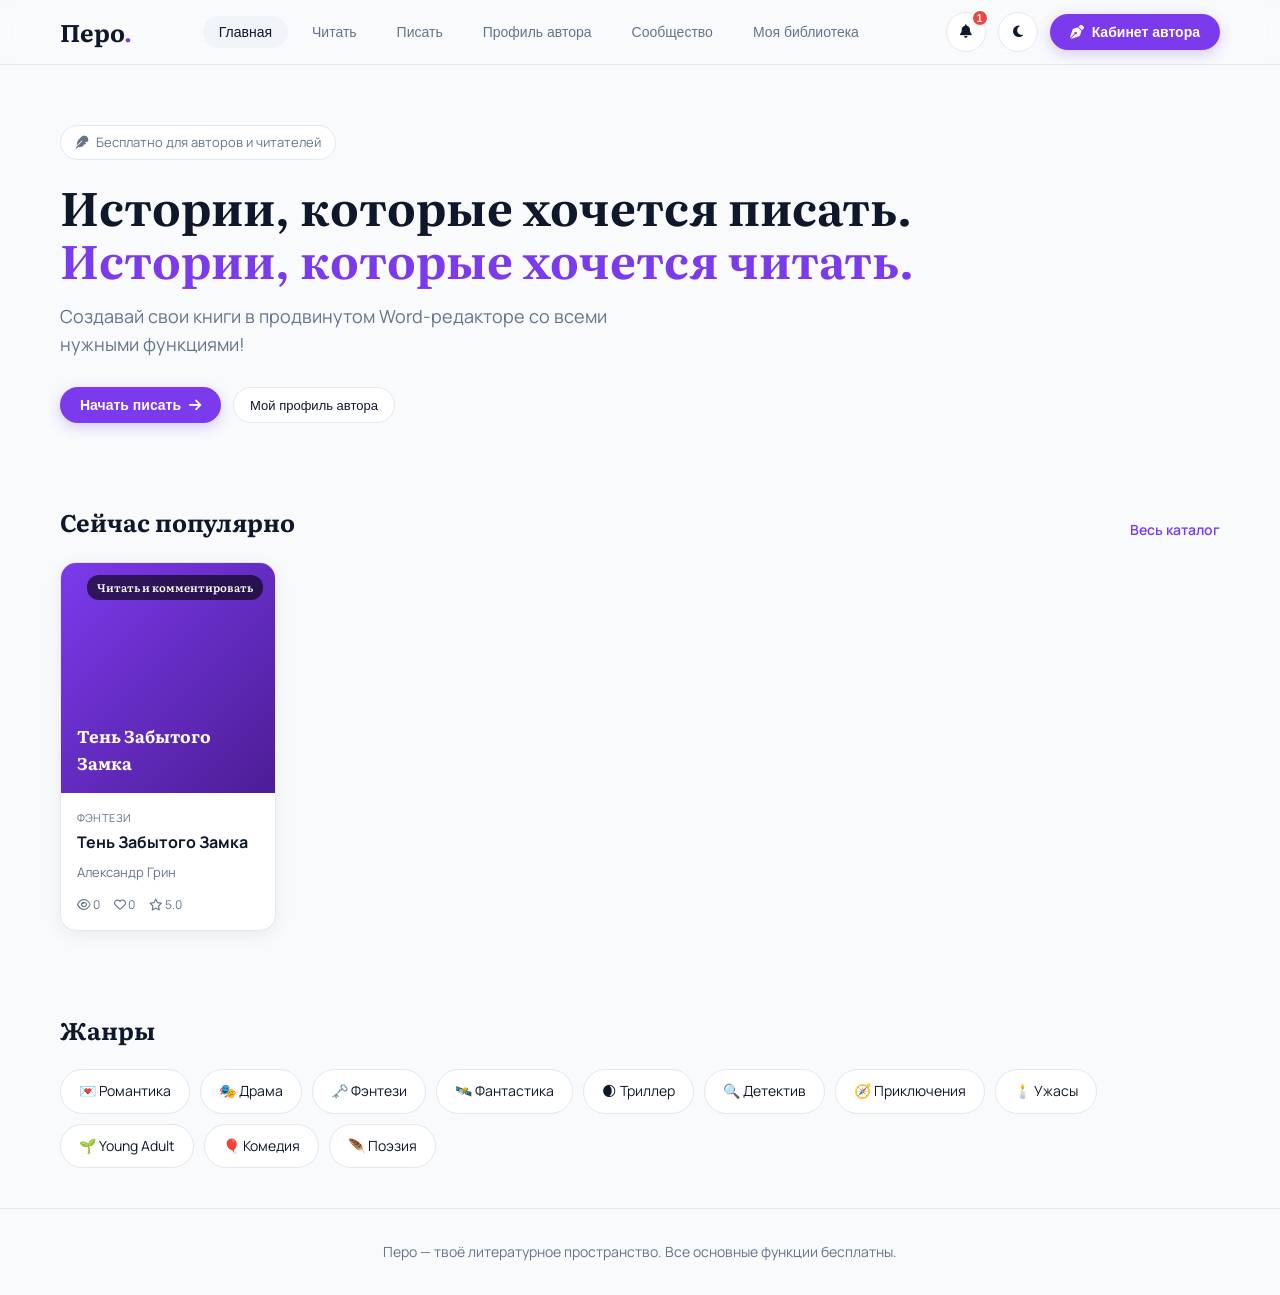
==== public/index.html @ ec1b09a1 "Add mobile and desktop responsive media queries for smartphones and tablets" ====
<!DOCTYPE html>
<html lang="ru" class="light">
<head>
    <meta charset="UTF-8">
    <meta name="viewport" content="width=device-width, initial-scale=1.0">
    <title>Перо — Литературная платформа и редактор книг</title>
    <meta name="description" content="Платформа для писателей и читателей: редактор книг в стиле MS Word, идеальная адаптивность под мобильные телефоны и ПК.">
    
    <!-- FAST SYNCHRONOUS THEME RESTORE TO PREVENT FLICKER -->
    <script>
        (function() {
            try {
                var savedState = localStorage.getItem('pero_authorState_v4');
                if (!savedState) savedState = localStorage.getItem('pero_authorState_v3');
                if (savedState) {
                    var parsed = JSON.parse(savedState);
                    if (parsed && parsed.theme === 'dark') {
                        document.documentElement.className = 'dark';
                    } else {
                        document.documentElement.className = 'light';
                    }
                }
            } catch(e) {}
        })();
    </script>

    <!-- Google Fonts Expansion (All 12 Fonts) -->
    <link rel="preconnect" href="https://fonts.googleapis.com">
    <link rel="preconnect" href="https://fonts.gstatic.com" crossorigin>
    <link href="https://fonts.googleapis.com/css2?family=Caveat:wght@500;700&family=Cormorant+Garamond:ital,wght@0,500;0,700;1,500&family=Literata:ital,opsz,wght@0,7..72,400..700;1,7..72,400..700&family=Manrope:wght@400;500;600;700&family=Merriweather:ital,wght@0,400;0,700;1,400&family=Montserrat:wght@400;600;700&family=Playfair+Display:ital,wght@0,600;0,700;1,600&family=Roboto:ital,wght@0,400;0,500;0,700;1,400&display=swap" rel="stylesheet">
    <!-- FontAwesome for icons -->
    <link rel="stylesheet" href="https://cdnjs.cloudflare.com/ajax/libs/font-awesome/6.4.0/css/all.min.css">
    <style>
        :root {
            --bg-color: #f8fafc;
            --text-color: #0f172a;
            --card-bg: #ffffff;
            --card-border: #e2e8f0;
            --muted-text: #64748b;
            --primary-accent: #7c3aed;
            --primary-accent-hover: #6d28d9;
            --secondary-bg: #f1f5f9;
            --secondary-text: #0f172a;
            --shadow-soft: 0 4px 20px rgba(0, 0, 0, 0.06);
            --shadow-lift: 0 12px 30px rgba(124, 58, 237, 0.15);
            --heading-color: #0f172a;
            --font-serif: 'Literata', Georgia, serif;
            --font-sans: 'Manrope', system-ui, sans-serif;
            --paper-bg: #ffffff;
            --toolbar-bg: #f8fafc;
        }

        html.dark {
            --bg-color: #09090b;
            --text-color: #f8fafc;
            --card-bg: #18181b;
            --card-border: #27272a;
            --muted-text: #a1a1aa;
            --primary-accent: #ec4899;
            --primary-accent-hover: #db2777;
            --secondary-bg: #27272a;
            --secondary-text: #f8fafc;
            --shadow-soft: 0 4px 20px rgba(0, 0, 0, 0.5);
            --shadow-lift: 0 12px 30px rgba(236, 72, 153, 0.25);
            --heading-color: #f472b6;
            --paper-bg: #18181b;
            --toolbar-bg: #121215;
        }

        * {
            box-sizing: border-box;
            margin: 0;
            padding: 0;
        }

        body {
            font-family: var(--font-sans);
            background-color: var(--bg-color);
            color: var(--text-color);
            line-height: 1.6;
            min-height: 100vh;
            display: flex;
            flex-direction: column;
            overflow-x: hidden;
        }

        h1, h2, h3, .font-display {
            font-family: var(--font-serif);
            color: var(--heading-color);
        }

        a { color: inherit; text-decoration: none; }

        .container {
            max-width: 1200px;
            margin: 0 auto;
            padding: 0 20px;
            width: 100%;
        }

        /* Navbar */
        header {
            position: sticky;
            top: 0;
            z-index: 50;
            background: rgba(var(--bg-color), 0.9);
            backdrop-filter: blur(12px);
            border-bottom: 1px solid var(--card-border);
        }

        .nav-wrapper {
            display: flex;
            align-items: center;
            justify-content: space-between;
            height: 64px;
        }

        .logo {
            font-family: var(--font-serif);
            font-size: 24px;
            font-weight: 700;
            cursor: pointer;
        }
        .logo span { color: var(--primary-accent); }

        .nav-links { display: flex; gap: 8px; }

        .nav-btn {
            padding: 8px 16px;
            border-radius: 20px;
            font-size: 14px;
            font-weight: 500;
            color: var(--muted-text);
            cursor: pointer;
            border: none;
            background: transparent;
            white-space: nowrap;
        }

        .nav-btn:hover, .nav-btn.active {
            background-color: var(--secondary-bg);
            color: var(--text-color);
        }

        .nav-actions { display: flex; align-items: center; gap: 12px; }

        .icon-btn {
            width: 40px;
            height: 40px;
            border-radius: 50%;
            border: 1px solid var(--card-border);
            background: var(--card-bg);
            color: var(--text-color);
            display: flex;
            align-items: center;
            justify-content: center;
            cursor: pointer;
            position: relative;
            flex-shrink: 0;
        }

        .icon-btn:hover {
            border-color: var(--primary-accent);
            color: var(--primary-accent);
        }

        /* Notification Badge */
        .notif-badge {
            position: absolute;
            top: -4px;
            right: -4px;
            background: #ef4444;
            color: #ffffff;
            font-size: 10px;
            font-weight: 700;
            min-width: 18px;
            height: 18px;
            border-radius: 9px;
            display: flex;
            align-items: center;
            justify-content: center;
            padding: 0 4px;
            border: 2px solid var(--card-bg);
        }

        /* Notification Dropdown Panel */
        .notif-dropdown {
            position: absolute;
            top: 48px;
            right: 0;
            width: 340px;
            background: var(--card-bg);
            border: 1px solid var(--card-border);
            border-radius: 16px;
            box-shadow: var(--shadow-lift);
            display: none;
            flex-direction: column;
            z-index: 100;
            overflow: hidden;
        }

        .notif-dropdown.active { display: flex; }

        .notif-header {
            padding: 14px 16px;
            border-bottom: 1px solid var(--card-border);
            display: flex;
            justify-content: space-between;
            align-items: center;
            background: var(--secondary-bg);
        }

        .notif-header h3 { font-size: 14px; font-weight: 700; }

        .notif-list {
            max-height: 320px;
            overflow-y: auto;
            display: flex;
            flex-direction: column;
        }

        .notif-item {
            padding: 12px 16px;
            border-bottom: 1px solid var(--card-border);
            font-size: 13px;
            display: flex;
            gap: 10px;
            align-items: flex-start;
        }

        .notif-item:last-child { border-bottom: none; }
        .notif-item i { color: var(--primary-accent); margin-top: 2px; }
        .notif-time { font-size: 11px; color: var(--muted-text); margin-top: 4px; }

        .btn-primary {
            background-color: var(--primary-accent);
            color: #ffffff !important;
            padding: 10px 20px;
            border-radius: 24px;
            font-weight: 600;
            font-size: 14px;
            border: none;
            cursor: pointer;
            display: inline-flex;
            align-items: center;
            gap: 8px;
            box-shadow: 0 4px 14px rgba(124, 58, 237, 0.25);
            white-space: nowrap;
        }

        .btn-primary:hover { background-color: var(--primary-accent-hover); }

        .btn-outline {
            border: 1px solid var(--card-border);
            background: var(--card-bg);
            color: var(--text-color);
            padding: 8px 16px;
            border-radius: 20px;
            font-size: 13px;
            font-weight: 500;
            cursor: pointer;
            display: inline-flex;
            align-items: center;
            gap: 6px;
            white-space: nowrap;
        }

        .btn-outline:hover {
            border-color: var(--primary-accent);
            color: var(--primary-accent);
        }

        /* Layout & Sections */
        .section { padding: 40px 0; }
        .hero { padding: 60px 0 40px; }
        .hero h1 { font-size: 46px; line-height: 1.15; margin-bottom: 16px; }
        .hero p { font-size: 18px; color: var(--muted-text); max-width: 600px; margin-bottom: 28px; }

        .section-header {
            display: flex;
            justify-content: space-between;
            align-items: flex-end;
            margin-bottom: 20px;
        }

        .section-title { font-size: 24px; font-weight: 700; }

        .grid-5 {
            display: grid;
            grid-template-columns: repeat(auto-fill, minmax(210px, 1fr));
            gap: 20px;
        }

        /* Book Card */
        .book-card {
            background: var(--card-bg);
            border: 1px solid var(--card-border);
            border-radius: 16px;
            overflow: hidden;
            box-shadow: var(--shadow-soft);
            cursor: pointer;
            transition: transform 0.2s ease, box-shadow 0.2s ease;
            display: flex;
            flex-direction: column;
        }

        .book-card:hover {
            transform: translateY(-5px);
            box-shadow: var(--shadow-lift);
        }

        .book-cover {
            height: 230px;
            background: linear-gradient(135deg, #7c3aed, #4c1d95);
            display: flex;
            align-items: flex-end;
            padding: 16px;
            color: #ffffff;
            font-family: var(--font-serif);
            font-weight: 700;
            font-size: 17px;
            position: relative;
        }

        html.dark .book-cover { background: linear-gradient(135deg, #ec4899, #831843); }

        .book-cover-badge {
            position: absolute;
            top: 12px;
            right: 12px;
            background: rgba(0,0,0,0.6);
            backdrop-filter: blur(4px);
            padding: 4px 10px;
            border-radius: 12px;
            font-size: 11px;
            font-weight: 600;
            color: #fff;
        }

        .book-info { padding: 16px; display: flex; flex-direction: column; flex: 1; }
        .book-genre { font-size: 11px; text-transform: uppercase; letter-spacing: 0.5px; color: var(--muted-text); margin-bottom: 4px; }
        .book-title { font-size: 16px; font-weight: 700; margin-bottom: 6px; color: var(--text-color); }
        .book-author { font-size: 13px; color: var(--muted-text); margin-bottom: 12px; }
        .book-stats { display: flex; gap: 14px; font-size: 12px; color: var(--muted-text); margin-top: auto; }

        /* Genres */
        .genre-chips { display: flex; flex-wrap: wrap; gap: 10px; }
        .genre-chip {
            background: var(--card-bg);
            border: 1px solid var(--card-border);
            padding: 10px 18px;
            border-radius: 24px;
            font-size: 14px;
            cursor: pointer;
            display: flex;
            align-items: center;
            gap: 8px;
        }
        .genre-chip:hover { border-color: var(--primary-accent); color: var(--primary-accent); }

        /* Author Profile Preview Card */
        .author-profile-card {
            background: var(--card-bg);
            border: 1px solid var(--card-border);
            border-radius: 20px;
            padding: 32px;
            display: flex;
            gap: 24px;
            align-items: center;
            box-shadow: var(--shadow-soft);
            margin-bottom: 32px;
            position: relative;
        }

        .avatar-upload-wrapper {
            position: relative;
            cursor: pointer;
        }

        .author-avatar-img {
            width: 100px;
            height: 100px;
            border-radius: 50%;
            object-fit: cover;
            border: 3px solid var(--primary-accent);
            box-shadow: var(--shadow-soft);
            display: block;
        }

        .avatar-overlay-badge {
            position: absolute;
            bottom: 0;
            right: 0;
            background: var(--primary-accent);
            color: #fff;
            width: 32px;
            height: 32px;
            border-radius: 50%;
            display: flex;
            align-items: center;
            justify-content: center;
            font-size: 13px;
            border: 2px solid var(--card-bg);
        }

        .author-stats-row {
            display: flex;
            gap: 20px;
            margin-top: 12px;
            font-size: 14px;
            color: var(--muted-text);
        }

        .author-stats-row strong { color: var(--text-color); font-size: 16px; }

        /* MS Word Manuscript Editor Wrapper */
        .word-editor-wrapper {
            border: 1px solid var(--card-border);
            border-radius: 16px;
            background: var(--card-bg);
            overflow: hidden;
            box-shadow: var(--shadow-soft);
            margin-top: 16px;
            display: grid;
            grid-template-columns: 270px 1fr 340px;
            min-height: 750px;
            position: relative;
        }

        .word-editor-wrapper.no-ai {
            grid-template-columns: 270px 1fr;
        }

        /* Sidebar for chapters */
        .editor-sidebar {
            background: var(--secondary-bg);
            border-right: 1px solid var(--card-border);
            padding: 16px;
            display: flex;
            flex-direction: column;
        }

        .sidebar-header {
            display: flex;
            justify-content: space-between;
            align-items: center;
            margin-bottom: 8px;
        }

        .sidebar-header h3 { font-size: 15px; font-weight: 700; }

        .chapter-list {
            list-style: none;
            display: flex;
            flex-direction: column;
            gap: 8px;
            margin-top: 12px;
        }

        .chapter-card {
            background: var(--card-bg);
            border: 1px solid var(--card-border);
            padding: 10px 12px;
            border-radius: 10px;
            cursor: pointer;
            font-size: 14px;
            display: flex;
            align-items: center;
            justify-content: space-between;
            user-select: none;
            transition: all 0.15s ease;
        }

        .chapter-card:hover { border-color: var(--primary-accent); }

        .chapter-card.active {
            border-color: var(--primary-accent);
            background: rgba(124, 58, 237, 0.08);
            font-weight: 700;
            color: var(--primary-accent);
        }

        html.dark .chapter-card.active { background: rgba(236, 72, 153, 0.15); }

        .drag-handle { color: var(--muted-text); margin-right: 6px; cursor: grab; }

        .delete-chapter-btn {
            border: none;
            background: transparent;
            color: var(--muted-text);
            padding: 4px 6px;
            border-radius: 6px;
            cursor: pointer;
            font-size: 13px;
            transition: all 0.15s ease;
        }

        .delete-chapter-btn:hover {
            color: #ef4444;
            background: rgba(239, 68, 68, 0.1);
        }

        /* Expanded Word Ribbon Toolbar */
        .editor-workspace {
            display: flex;
            flex-direction: column;
            background: var(--secondary-bg);
        }

        .word-toolbar {
            background: var(--toolbar-bg);
            border-bottom: 1px solid var(--card-border);
            padding: 10px 16px;
            display: flex;
            flex-wrap: wrap;
            align-items: center;
            gap: 8px;
            z-index: 10;
        }

        .toolbar-group {
            display: flex;
            align-items: center;
            gap: 3px;
            padding-right: 10px;
            border-right: 1px solid var(--card-border);
        }

        .toolbar-group:last-child { border-right: none; }

        .tool-btn {
            height: 34px;
            padding: 0 8px;
            border-radius: 6px;
            border: 1px solid transparent;
            background: transparent;
            color: var(--text-color);
            cursor: pointer;
            display: flex;
            align-items: center;
            justify-content: center;
            font-size: 13px;
            font-weight: 500;
        }

        .tool-btn:hover {
            background: var(--card-bg);
            border-color: var(--card-border);
            color: var(--primary-accent);
        }

        .tool-select {
            height: 34px;
            border-radius: 6px;
            border: 1px solid var(--card-border);
            background: var(--card-bg);
            color: var(--text-color);
            padding: 0 10px;
            font-size: 13px;
            outline: none;
            cursor: pointer;
        }

        .color-picker-input {
            width: 28px;
            height: 28px;
            padding: 0;
            border: none;
            background: none;
            cursor: pointer;
            border-radius: 4px;
        }

        /* Paper Document (MS Word Canvas) */
        .document-viewport {
            flex: 1;
            padding: 40px 20px;
            overflow-y: auto;
            display: flex;
            justify-content: center;
            position: relative;
        }

        .paper-sheet {
            background: var(--paper-bg);
            width: 100%;
            max-width: 820px;
            min-height: 900px;
            padding: 60px 80px;
            border-radius: 4px;
            box-shadow: 0 8px 30px rgba(0, 0, 0, 0.08);
            border: 1px solid var(--card-border);
            position: relative;
            outline: none;
            font-family: 'Literata', Georgia, serif;
            font-size: 18px;
            line-height: 1.85;
            color: var(--text-color);
        }

        .paper-sheet h1, .paper-sheet h2, .paper-sheet h3 {
            font-weight: 700;
            margin-top: 24px;
            margin-bottom: 12px;
        }

        .paper-sheet blockquote {
            border-left: 4px solid var(--primary-accent);
            padding-left: 16px;
            font-style: italic;
            color: var(--muted-text);
            margin: 16px 0;
        }

        .drop-overlay {
            position: absolute;
            inset: 0;
            background: rgba(124, 58, 237, 0.9);
            color: #ffffff;
            display: none;
            flex-direction: column;
            align-items: center;
            justify-content: center;
            border-radius: 4px;
            z-index: 20;
            backdrop-filter: blur(4px);
        }

        html.dark .drop-overlay { background: rgba(236, 72, 153, 0.9); }

        .drop-overlay.active { display: flex; }
        .drop-overlay i { font-size: 48px; margin-bottom: 16px; }

        /* AI Assistant Side Panel */
        .ai-sidebar {
            background: var(--card-bg);
            border-left: 1px solid var(--card-border);
            padding: 20px;
            display: flex;
            flex-direction: column;
            gap: 16px;
            overflow-y: auto;
        }

        .ai-header {
            display: flex;
            justify-content: space-between;
            align-items: center;
            border-bottom: 1px solid var(--card-border);
            padding-bottom: 12px;
        }

        .ai-header h3 {
            font-size: 16px;
            font-weight: 700;
            display: flex;
            align-items: center;
            gap: 8px;
            color: var(--primary-accent);
        }

        .ai-quick-prompts { display: flex; flex-direction: column; gap: 8px; }

        .ai-prompt-btn {
            background: var(--secondary-bg);
            border: 1px solid var(--card-border);
            padding: 10px 14px;
            border-radius: 12px;
            font-size: 13px;
            font-weight: 600;
            text-align: left;
            cursor: pointer;
            color: var(--text-color);
            display: flex;
            align-items: center;
            gap: 8px;
            transition: all 0.2s ease;
        }

        .ai-prompt-btn:hover {
            border-color: var(--primary-accent);
            color: var(--primary-accent);
            background: rgba(124, 58, 237, 0.05);
        }

        .ai-textarea {
            width: 100%;
            border: 1px solid var(--card-border);
            border-radius: 10px;
            padding: 10px;
            font-family: var(--font-sans);
            font-size: 13px;
            background: var(--secondary-bg);
            color: var(--text-color);
            resize: none;
            outline: none;
        }

        .ai-result-box {
            background: var(--secondary-bg);
            border: 1px dashed var(--primary-accent);
            padding: 16px;
            border-radius: 12px;
            font-size: 14px;
            line-height: 1.6;
        }

        /* Reading Modal & Line Comments */
        .modal {
            position: fixed;
            inset: 0;
            z-index: 100;
            background: rgba(0,0,0,0.6);
            backdrop-filter: blur(8px);
            display: none;
            align-items: center;
            justify-content: center;
            padding: 20px;
        }

        .modal.active { display: flex; }

        .modal-content {
            background: var(--card-bg);
            border: 1px solid var(--card-border);
            border-radius: 20px;
            max-width: 840px;
            width: 100%;
            max-height: 90vh;
            overflow-y: auto;
            padding: 32px;
            position: relative;
            box-shadow: var(--shadow-lift);
        }

        .modal-close {
            position: absolute;
            top: 20px;
            right: 20px;
            border: none;
            background: var(--secondary-bg);
            color: var(--text-color);
            width: 36px;
            height: 36px;
            border-radius: 50%;
            cursor: pointer;
            display: flex;
            align-items: center;
            justify-content: center;
        }

        .tab-page { display: none; }
        .tab-page.active { display: block; }

        footer {
            border-top: 1px solid var(--card-border);
            padding: 32px 0;
            margin-top: auto;
            text-align: center;
            font-size: 14px;
            color: var(--muted-text);
        }

        /* FULL MOBILE & TABLET RESPONSIVE SYSTEM (SMARTPHONES & PCS) */
        @media (max-width: 992px) {
            .word-editor-wrapper {
                grid-template-columns: 240px 1fr;
            }
            .ai-sidebar {
                grid-column: 1 / -1;
                border-left: none;
                border-top: 1px solid var(--card-border);
            }
        }

        @media (max-width: 768px) {
            .container {
                padding: 0 12px;
            }

            .nav-wrapper {
                flex-direction: column;
                height: auto;
                padding: 10px 0;
                gap: 12px;
            }

            .nav-links {
                width: 100%;
                overflow-x: auto;
                white-space: nowrap;
                padding-bottom: 6px;
                -webkit-overflow-scrolling: touch;
                justify-content: flex-start;
            }

            .nav-btn {
                padding: 6px 12px;
                font-size: 13px;
                flex-shrink: 0;
            }

            .nav-actions {
                width: 100%;
                justify-content: space-between;
            }

            .hero h1 {
                font-size: 28px;
            }

            .hero p {
                font-size: 15px;
            }

            .grid-5 {
                grid-template-columns: repeat(auto-fill, minmax(140px, 1fr));
                gap: 12px;
            }

            .book-cover {
                height: 170px;
                font-size: 14px;
                padding: 10px;
            }

            .book-info {
                padding: 10px;
            }

            .book-title {
                font-size: 14px;
            }

            .author-profile-card {
                flex-direction: column;
                padding: 20px;
                text-align: center;
                align-items: center;
                gap: 16px;
            }

            .author-stats-row {
                justify-content: center;
            }

            .word-editor-wrapper {
                grid-template-columns: 1fr;
                min-height: auto;
            }

            .editor-sidebar {
                border-right: none;
                border-bottom: 1px solid var(--card-border);
            }

            .word-toolbar {
                padding: 8px;
                gap: 4px;
                overflow-x: auto;
                white-space: nowrap;
            }

            .toolbar-group {
                padding-right: 6px;
            }

            .document-viewport {
                padding: 16px 8px;
            }

            .paper-sheet {
                padding: 24px 16px;
                min-height: 500px;
                font-size: 16px;
            }

            .notif-dropdown {
                width: 290px;
                right: -20px;
            }

            .modal-content {
                padding: 20px 16px;
                border-radius: 16px;
            }
        }
    </style>
</head>
<body>

    <!-- Hidden Native File Input for Avatar Image Selection -->
    <input type="file" id="avatarFileInput" accept="image/*" style="display: none;" onchange="handleAvatarFileSelect(event)">

    <!-- Header Navigation -->
    <header>
        <div class="container nav-wrapper">
            <div class="logo" onclick="showTab('home', document.querySelectorAll('.nav-btn')[0])">Перо<span>.</span></div>
            <nav class="nav-links">
                <button class="nav-btn active" onclick="showTab('home', this)">Главная</button>
                <button class="nav-btn" onclick="showTab('read', this)">Читать</button>
                <button class="nav-btn" onclick="showTab('write', this)">Писать</button>
                <button class="nav-btn" onclick="showTab('profile', this)">Профиль автора</button>
                <button class="nav-btn" onclick="showTab('community', this)">Сообщество</button>
                <button class="nav-btn" onclick="showTab('library', this)">Моя библиотека</button>
            </nav>
            <div class="nav-actions">
                
                <!-- Notification Bell with Instant Live Badge & Panel -->
                <div style="position: relative;">
                    <button class="icon-btn" onclick="toggleNotificationsPanel(event)" id="notifBellBtn" title="Уведомления об обновлениях">
                        <i class="fa-solid fa-bell"></i>
                        <span class="notif-badge" id="notifBadgeCount" style="display:none;">0</span>
                    </button>

                    <!-- Notifications Dropdown Popup -->
                    <div class="notif-dropdown" id="notifDropdown">
                        <div class="notif-header">
                            <h3>Уведомления и обновления</h3>
                            <button onclick="clearNotifications()" style="border:none; background:none; color:var(--primary-accent); font-size:12px; cursor:pointer; font-weight:600;">Очистить</button>
                        </div>
                        <div class="notif-list" id="notifList">
                            <div style="padding: 20px; text-align: center; color: var(--muted-text); font-size: 13px;" id="emptyNotifMsg">
                                Пока нет новых уведомлений.
                            </div>
                        </div>
                    </div>
                </div>

                <button class="icon-btn" onclick="toggleTheme()" id="themeToggleBtn" title="Переключить тему">
                    <i class="fa-solid fa-moon"></i>
                </button>

                <button class="btn-primary" onclick="showTab('write', document.querySelectorAll('.nav-btn')[2])">
                    <i class="fa-solid fa-pen-nib"></i> Кабинет автора
                </button>
            </div>
        </div>
    </header>

    <main class="container">

        <!-- TAB 1: HOME PAGE -->
        <div id="tab-home" class="tab-page active">
            <section class="hero">
                <div style="display: inline-flex; align-items: center; gap: 8px; padding: 6px 14px; border-radius: 20px; background: var(--card-bg); border: 1px solid var(--card-border); font-size: 13px; color: var(--muted-text); margin-bottom: 20px;">
                    <i class="fa-solid fa-feather"></i> Бесплатно для авторов и читателей
                </div>
                <h1>Истории, которые хочется писать.<br><span style="color: var(--primary-accent);">Истории, которые хочется читать.</span></h1>
                <p>Создавай свои книги в продвинутом Word-редакторе со всеми нужными функциями!</p>
                <div style="display: flex; gap: 12px; flex-wrap: wrap;">
                    <button class="btn-primary" onclick="showTab('write', document.querySelectorAll('.nav-btn')[2])">Начать писать <i class="fa-solid fa-arrow-right"></i></button>
                    <button class="btn-outline" onclick="showTab('profile', document.querySelectorAll('.nav-btn')[3])">Мой профиль автора</button>
                </div>
            </section>

            <!-- Popular Section (No emojis in headers) -->
            <section class="section">
                <div class="section-header">
                    <h2 class="section-title">Сейчас популярно</h2>
                    <a href="#" style="color: var(--primary-accent); font-size: 14px; font-weight: 600;" onclick="showTab('read', document.querySelectorAll('.nav-btn')[1])">Весь каталог</a>
                </div>
                <div class="grid-5">
                    <div class="book-card" onclick="openBookModal('Тень Забытого Замка', 'Александр Грин', 'Фэнтези', '14.2k', '4.9', 'В глубине проклятого леса стоит древний замок...')">
                        <div class="book-cover">
                            <span class="book-cover-badge">Читать и комментировать</span>
                            Тень Забытого Замка
                        </div>
                        <div class="book-info">
                            <div class="book-genre">Фэнтези</div>
                            <div class="book-title">Тень Забытого Замка</div>
                            <div class="book-author">Александр Грин</div>
                            <div class="book-stats">
                                <span><i class="fa-regular fa-eye"></i> <span class="card-views-count">0</span></span>
                                <span onclick="likeBook(event, this)"><i class="fa-regular fa-heart"></i> <span class="card-likes-count">0</span></span>
                                <span><i class="fa-regular fa-star"></i> 5.0</span>
                            </div>
                        </div>
                    </div>
                </div>
            </section>

            <!-- Genres List (Emojis KEPT ONLY IN GENRES) -->
            <section class="section">
                <div class="section-header">
                    <h2 class="section-title">Жанры</h2>
                </div>
                <div class="genre-chips">
                    <div class="genre-chip" onclick="showTab('read', document.querySelectorAll('.nav-btn')[1])">💌 Романтика</div>
                    <div class="genre-chip" onclick="showTab('read', document.querySelectorAll('.nav-btn')[1])">🎭 Драма</div>
                    <div class="genre-chip" onclick="showTab('read', document.querySelectorAll('.nav-btn')[1])">🗝️ Фэнтези</div>
                    <div class="genre-chip" onclick="showTab('read', document.querySelectorAll('.nav-btn')[1])">🛰️ Фантастика</div>
                    <div class="genre-chip" onclick="showTab('read', document.querySelectorAll('.nav-btn')[1])">🌒 Триллер</div>
                    <div class="genre-chip" onclick="showTab('read', document.querySelectorAll('.nav-btn')[1])">🔍 Детектив</div>
                    <div class="genre-chip" onclick="showTab('read', document.querySelectorAll('.nav-btn')[1])">🧭 Приключения</div>
                    <div class="genre-chip" onclick="showTab('read', document.querySelectorAll('.nav-btn')[1])">🕯️ Ужасы</div>
                    <div class="genre-chip" onclick="showTab('read', document.querySelectorAll('.nav-btn')[1])">🌱 Young Adult</div>
                    <div class="genre-chip" onclick="showTab('read', document.querySelectorAll('.nav-btn')[1])">🎈 Комедия</div>
                    <div class="genre-chip" onclick="showTab('read', document.querySelectorAll('.nav-btn')[1])">🪶 Поэзия</div>
                </div>
            </section>
        </div>

        <!-- TAB 2: AUTHOR PROFILE PREVIEW TAB -->
        <div id="tab-profile" class="tab-page">
            <section class="section">
                <h1 style="font-size: 32px; margin-bottom: 16px;">Личный кабинет автора</h1>

                <div class="author-profile-card">
                    <div class="avatar-upload-wrapper" onclick="triggerAvatarUpload()" title="Нажмите, чтобы загрузить фото с устройства">
                        <img src="https://images.unsplash.com/photo-1534528741775-53994a69daeb?auto=format&fit=crop&w=300&q=80" alt="Аватар автора" class="author-avatar-img" id="authorAvatar">
                        <div class="avatar-overlay-badge"><i class="fa-solid fa-camera"></i></div>
                    </div>
                    
                    <div style="flex: 1;">
                        <h2 style="font-size: 26px; font-weight: 700;" id="authorDisplayName">Моё Имя Автора</h2>
                        <p style="font-size: 14px; color: var(--muted-text);" id="authorUsername">@author</p>
                        <p style="margin-top: 8px; font-size: 15px;" id="authorBioText">Нажмите «Редактировать профиль», чтобы указать своё имя автора, никнейм и рассказать о себе!</p>
                        
                        <div class="author-stats-row">
                            <span><strong id="statBooks">0</strong> книг</span>
                            <span><strong id="statFollowers">0</strong> подписчиков</span>
                            <span><strong id="statLikes">0</strong> лайков</span>
                        </div>
                    </div>
                    <div style="display: flex; flex-direction: column; gap: 10px; width: 100%; max-width: 240px;">
                        <button class="btn-primary" style="justify-content: center;" onclick="triggerAvatarUpload()"><i class="fa-solid fa-upload"></i> Загрузить фото</button>
                        <button class="btn-outline" style="justify-content: center;" onclick="openEditProfileModal()"><i class="fa-solid fa-pen"></i> Редактировать профиль</button>
                    </div>
                </div>

                <h2 style="font-size: 22px; font-weight: 700; margin-bottom: 16px;">Мои опубликованные книги</h2>
                <div class="grid-5" id="myPublishedBooksList">
                    <div style="background: var(--card-bg); border: 1px dashed var(--card-border); padding: 32px; border-radius: 16px; text-align: center; color: var(--muted-text); grid-column: 1 / -1;" id="emptyBooksMsg">
                        <i class="fa-solid fa-book-open" style="font-size: 32px; margin-bottom: 8px;"></i>
                        <p>У вас пока нет опубликованных книг. Начните писать свою первую главу в «Кабинете автора»!</p>
                    </div>
                </div>
            </section>
        </div>

        <!-- TAB 3: READ / CATALOG -->
        <div id="tab-read" class="tab-page">
            <section class="section">
                <h1 style="font-size: 32px; margin-bottom: 8px;">Каталог книг</h1>
                <p style="color: var(--muted-text); margin-bottom: 24px;">Нажмите на любую книгу, чтобы открыть её.</p>
                <div class="grid-5" id="catalogBooksList">
                    <div class="book-card" onclick="openBookModal('Тень Забытого Замка', 'Александр Грин', 'Фэнтези', '0', '5.0', 'В глубине проклятого леса стоит древний замок...')">
                        <div class="book-cover">Тень Забытого Замка</div>
                        <div class="book-info">
                            <div class="book-genre">Фэнтези</div>
                            <div class="book-title">Тень Забытого Замка</div>
                            <div class="book-author">Александр Грин</div>
                        </div>
                    </div>
                </div>
            </section>
        </div>

        <!-- TAB 4: WRITE STUDIO WITH BOOK TITLE AND GENRE EDITOR BAR AT THE START OF WRITING -->
        <div id="tab-write" class="tab-page">
            <section class="section">
                <div style="display: flex; justify-content: space-between; align-items: center; margin-bottom: 16px; flex-wrap: wrap; gap: 12px;">
                    <div>
                        <h1 style="font-size: 28px; font-weight: 700;">Кабинет автора — Редактор рукописи с AI</h1>
                        <p style="color: var(--muted-text); font-size: 14px;">Автоматическое сохранение названий, данных профиля, биографии и рукописи при написании.</p>
                    </div>
                    <div style="display: flex; gap: 8px; flex-wrap: wrap;">
                        <button class="btn-primary" onclick="toggleAiPanel()"><i class="fa-solid fa-wand-magic-sparkles"></i> AI-помощник</button>
                        <button class="btn-outline" onclick="exportDocument('txt')"><i class="fa-solid fa-file-arrow-down"></i> Экспорт TXT</button>
                        <button class="btn-primary" onclick="publishBook()"><i class="fa-solid fa-cloud-arrow-up"></i> Опубликовать книгу</button>
                    </div>
                </div>

                <!-- EDITABLE BOOK TITLE & GENRE BAR AT THE START OF WRITING -->
                <div style="background: var(--card-bg); border: 1px solid var(--card-border); padding: 16px 20px; border-radius: 16px; margin-bottom: 16px; display: flex; gap: 16px; align-items: center; box-shadow: var(--shadow-soft); flex-wrap: wrap;">
                    <div style="font-size: 24px; color: var(--primary-accent);"><i class="fa-solid fa-book-bookmark"></i></div>
                    <div style="flex: 1; min-width: 240px;">
                        <label style="font-size: 11px; font-weight: 700; color: var(--muted-text); text-transform: uppercase; letter-spacing: 0.5px; display: block; margin-bottom: 4px;">Название вашей книги в начале письма:</label>
                        <input type="text" class="ai-textarea" id="manuscriptBookTitleInput" style="font-size: 18px; font-weight: 700; padding: 8px 12px;" value="Моя новая книга" placeholder="Введите название вашей книги..." oninput="onBookTitleChange(this.value)">
                    </div>
                    <div style="width: 180px;">
                        <label style="font-size: 11px; font-weight: 700; color: var(--muted-text); text-transform: uppercase; letter-spacing: 0.5px; display: block; margin-bottom: 4px;">Жанр книги:</label>
                        <select class="tool-select" id="manuscriptBookGenreSelect" style="width: 100%; height: 38px; font-size: 14px;" onchange="onBookGenreChange(this.value)">
                            <option value="Роман" selected>Роман</option>
                            <option value="Фэнтези">Фэнтези</option>
                            <option value="Фантастика">Фантастика</option>
                            <option value="Детектив">Детектив</option>
                            <option value="Триллер">Триллер</option>
                            <option value="Драма">Драма</option>
                            <option value="Приключения">Приключения</option>
                            <option value="Поэзия">Поэзия</option>
                        </select>
                    </div>
                </div>

                <div class="word-editor-wrapper" id="editorWrapper">
                    
                    <!-- Chapter Sidebar with Interactive Delete Chapter Button -->
                    <div class="editor-sidebar">
                        <div class="sidebar-header">
                            <h3>Главы книги</h3>
                            <button class="btn-outline" style="padding: 4px 8px; font-size: 12px;" onclick="addChapter()"><i class="fa-solid fa-plus"></i> Глава</button>
                        </div>
                        <p style="font-size: 11px; color: var(--muted-text); margin-bottom: 8px;">Нажмите на главу для выбора. Иконка 🗑️ — удаление главы.</p>

                        <ul class="chapter-list" id="chapterList">
                            <li class="chapter-card active" onclick="selectEditorChapter(0, this)" draggable="true" ondragstart="dragChapterStart(event)" ondragover="dragChapterOver(event)" ondrop="dropChapterSwap(event)">
                                <span style="display:flex; align-items:center;"><i class="fa-solid fa-grip-vertical drag-handle"></i> Глава 1. Пролог</span>
                                <button class="delete-chapter-btn" onclick="deleteChapter(event, 0)" title="Удалить главу"><i class="fa-solid fa-trash-can"></i></button>
                            </li>
                        </ul>
                    </div>

                    <div class="editor-workspace">

                        <!-- Word Ribbon Toolbar -->
                        <div class="word-toolbar">

                            <!-- UNDO / REDO ARROW BUTTONS -->
                            <div class="toolbar-group">
                                <button class="tool-btn" onclick="formatDoc('undo')" title="Вернуть назад / Отменить (Ctrl+Z)">
                                    <i class="fa-solid fa-rotate-left" style="font-size: 15px;"></i>
                                </button>
                                <button class="tool-btn" onclick="formatDoc('redo')" title="Вернуть обратно / Повторить (Ctrl+Y)">
                                    <i class="fa-solid fa-rotate-right" style="font-size: 15px;"></i>
                                </button>
                            </div>

                            <!-- Font Selector (12 Fonts) -->
                            <div class="toolbar-group">
                                <label style="font-size: 11px; color: var(--muted-text); margin-right: 4px;">Шрифт:</label>
                                <select class="tool-select" id="fontFamilySelect" onchange="changeFontFamily(this.value)">
                                    <option value="'Literata', serif" selected>Literata (Засечный книжный)</option>
                                    <option value="'Playfair Display', serif">Playfair Display (Премиальный)</option>
                                    <option value="'Cormorant Garamond', serif">Cormorant Garamond (Романтика)</option>
                                    <option value="'Merriweather', serif">Merriweather (Классика)</option>
                                    <option value="'Georgia', serif">Georgia (Стандартный)</option>
                                    <option value="'Manrope', sans-serif">Manrope (Современный гротеск)</option>
                                    <option value="'Roboto', sans-serif">Roboto (Универсальный)</option>
                                    <option value="'Montserrat', sans-serif">Montserrat (Модерн)</option>
                                    <option value="'Caveat', cursive">Caveat (Рукописный / Дневник)</option>
                                    <option value="'Times New Roman', serif">Times New Roman</option>
                                    <option value="'Courier New', monospace">Courier New (Печатная машинка)</option>
                                    <option value="Arial, sans-serif">Arial</option>
                                </select>
                            </div>

                            <!-- Font Size Selector (11 Sizes) + A+ / A- buttons -->
                            <div class="toolbar-group">
                                <label style="font-size: 11px; color: var(--muted-text); margin-right: 4px;">Размер:</label>
                                <select class="tool-select" id="fontSizeSelect" onchange="changeFontSizePx(this.value)">
                                    <option value="12px">12px (Мелкий)</option>
                                    <option value="14px">14px (Обычный)</option>
                                    <option value="16px">16px (Комфортный)</option>
                                    <option value="18px" selected>18px (Книжный Word)</option>
                                    <option value="20px">20px (Увеличенный)</option>
                                    <option value="22px">22px (Крупный)</option>
                                    <option value="24px">24px (Заголовок 3)</option>
                                    <option value="28px">28px (Заголовок 2)</option>
                                    <option value="32px">32px (Заголовок 1)</option>
                                    <option value="36px">36px (Большой)</option>
                                    <option value="48px">48px (Титульный)</option>
                                </select>

                                <button class="tool-btn" onclick="stepFontSize(2)" title="Увеличить размер (A+)"><i class="fa-solid fa-arrow-up"></i> A+</button>
                                <button class="tool-btn" onclick="stepFontSize(-2)" title="Уменьшить размер (A-)"><i class="fa-solid fa-arrow-down"></i> A-</button>
                            </div>

                            <!-- Formatting Buttons -->
                            <div class="toolbar-group">
                                <button class="tool-btn" onclick="formatDoc('bold')" title="Жирный (Ctrl+B)"><b>B</b></button>
                                <button class="tool-btn" onclick="formatDoc('italic')" title="Курсив (Ctrl+I)"><i>I</i></button>
                                <button class="tool-btn" onclick="formatDoc('underline')" title="Подчёркнутый (Ctrl+U)"><u>U</u></button>
                                <button class="tool-btn" onclick="formatDoc('strikeThrough')" title="Зачёркнутый"><s>S</s></button>
                            </div>

                            <!-- Text & Highlight Color -->
                            <div class="toolbar-group">
                                <label title="Цвет текста" style="display:flex; align-items:center; gap:4px; cursor:pointer;">
                                    <i class="fa-solid fa-font" style="color: var(--primary-accent);"></i>
                                    <input type="color" class="color-picker-input" value="#7c3aed" onchange="formatDoc('foreColor', this.value)">
                                </label>
                                <label title="Цвет маркёра" style="display:flex; align-items:center; gap:4px; cursor:pointer; margin-left:4px;">
                                    <i class="fa-solid fa-highlighter" style="color: #f59e0b;"></i>
                                    <input type="color" class="color-picker-input" value="#fef08a" onchange="formatDoc('hiliteColor', this.value)">
                                </label>
                            </div>

                            <!-- Text Alignment -->
                            <div class="toolbar-group">
                                <button class="tool-btn" onclick="formatDoc('justifyLeft')" title="По левому краю"><i class="fa-solid fa-align-left"></i></button>
                                <button class="tool-btn" onclick="formatDoc('justifyCenter')" title="По центру"><i class="fa-solid fa-align-center"></i></button>
                                <button class="tool-btn" onclick="formatDoc('justifyRight')" title="По правому краю"><i class="fa-solid fa-align-right"></i></button>
                                <button class="tool-btn" onclick="formatDoc('justifyFull')" title="По ширине"><i class="fa-solid fa-align-justify"></i></button>
                            </div>

                            <!-- Lists & Special Elements -->
                            <div class="toolbar-group">
                                <button class="tool-btn" onclick="formatDoc('insertUnorderedList')" title="Маркированный список"><i class="fa-solid fa-list-ul"></i></button>
                                <button class="tool-btn" onclick="formatDoc('insertOrderedList')" title="Нумерованный список"><i class="fa-solid fa-list-ol"></i></button>
                                <button class="tool-btn" onclick="formatDoc('formatBlock', 'blockquote')" title="Цитата"><i class="fa-solid fa-quote-right"></i></button>
                                <button class="tool-btn" onclick="formatDoc('insertHorizontalRule')" title="Разделитель">—</button>
                            </div>

                            <!-- Image & Eraser -->
                            <div class="toolbar-group">
                                <button class="tool-btn" onclick="triggerImageInsert()" title="Вставить изображение"><i class="fa-regular fa-image"></i></button>
                                <button class="tool-btn" onclick="formatDoc('removeFormat')" title="Очистить форматирование"><i class="fa-solid fa-eraser"></i></button>
                            </div>

                            <div style="margin-left: auto; font-size: 12px; color: var(--muted-text);" id="wordCount">
                                42 слова | 280 символов
                            </div>
                        </div>

                        <div class="document-viewport" id="docViewport" ondragover="onFileDragOver(event)" ondragleave="onFileDragLeave(event)" ondrop="onFileDrop(event)">
                            <div class="drop-overlay" id="dropOverlay">
                                <i class="fa-solid fa-cloud-arrow-down"></i>
                                <h3>Отпустите файл здесь</h3>
                            </div>
                            <div class="paper-sheet" contenteditable="true" id="paperEditor" oninput="onPaperEditorInput()">
                                <h1>Глава 1. Пролог</h1>
                                <p>Солнце медленно опускалось за вершины старого леса, отбрасывая длинные багровые тени на каменные плиты двора. Тишина, окутавшая древний замок, прерывалась лишь тихим шелестом листвы и далекими криками ночных птиц.</p>
                            </div>
                        </div>
                    </div>

                    <!-- AI Assistant Panel -->
                    <div class="ai-sidebar" id="aiSidebar">
                        <div class="ai-header">
                            <h3><i class="fa-solid fa-wand-magic-sparkles"></i> AI-Помощник</h3>
                            <button style="border:none; background:none; cursor:pointer;" onclick="toggleAiPanel()"><i class="fa-solid fa-xmark"></i></button>
                        </div>

                        <p style="font-size: 12px; color: var(--muted-text);">Выберите тип генерации AI для вашего текста:</p>

                        <div class="ai-quick-prompts">
                            <button class="ai-prompt-btn" onclick="generateAiPlot('continue')">
                                <i class="fa-solid fa-compass" style="color:var(--primary-accent);"></i> Развить сюжет дальше
                            </button>
                            <button class="ai-prompt-btn" onclick="generateAiPlot('twist')">
                                <i class="fa-solid fa-fire" style="color:var(--primary-accent);"></i> Неожиданный поворот
                            </button>
                            <button class="ai-prompt-btn" onclick="generateAiPlot('dialogue')">
                                <i class="fa-solid fa-comments" style="color:var(--primary-accent);"></i> Написать диалог
                            </button>
                            <button class="ai-prompt-btn" onclick="generateAiPlot('check')">
                                <i class="fa-solid fa-spell-check" style="color:var(--primary-accent);"></i> Проверить ошибки
                            </button>
                        </div>

                        <div>
                            <textarea class="ai-textarea" id="aiCustomPrompt" rows="3" placeholder="Или введите свой вопрос к AI..."></textarea>
                            <button class="btn-primary" style="width: 100%; margin-top: 8px; justify-content: center; font-size: 13px;" onclick="runAiCustomPrompt()"><i class="fa-solid fa-paper-plane"></i> Спросить AI</button>
                        </div>

                        <div class="ai-result-box" id="aiResultBox" style="display: none;">
                            <div style="font-size: 11px; font-weight: 700; text-transform: uppercase; color: var(--primary-accent); margin-bottom: 6px;" id="aiResultHeader">Результат генерации AI:</div>
                            <div id="aiResultContent" style="margin-bottom: 14px;">...</div>
                            <div style="display: flex; gap: 6px; flex-wrap: wrap;">
                                <button class="btn-primary" style="padding: 6px 12px; font-size: 12px;" onclick="applyAiText()"><i class="fa-solid fa-check"></i> Вставить в рукопись</button>
                                <button class="btn-outline" style="padding: 6px 10px; font-size: 12px;" onclick="copyAiText()"><i class="fa-solid fa-copy"></i> Скопировать</button>
                            </div>
                        </div>
                    </div>

                </div>
            </section>
        </div>

        <!-- TAB 5: COMMUNITY -->
        <div id="tab-community" class="tab-page">
            <section class="section">
                <h1 style="font-size: 32px; margin-bottom: 8px;">Сообщество авторов</h1>
                <div style="display: grid; grid-template-columns: repeat(auto-fill, minmax(280px, 1fr)); gap: 16px;">
                    <div style="background: var(--card-bg); border: 1px solid var(--card-border); padding: 20px; border-radius: 16px; display:flex; justify-content:space-between; align-items:center;">
                        <div>
                            <h3 style="font-size: 18px; margin-bottom: 6px;" id="communityAuthorName">Моё Имя Автора</h3>
                            <p style="font-size: 13px; color: var(--muted-text);"><span id="communityFollowersCount">0</span> подписчиков</p>
                        </div>
                        <button class="btn-primary" style="padding: 6px 14px; font-size: 12px;" onclick="toggleFollowAuthor(this)"><i class="fa-solid fa-user-plus"></i> Подписаться</button>
                    </div>
                </div>
            </section>
        </div>

        <!-- TAB 6: LIBRARY -->
        <div id="tab-library" class="tab-page">
            <section class="section">
                <h1 style="font-size: 32px; margin-bottom: 8px;">Моя библиотека</h1>
                <p style="color: var(--muted-text);">Сохранённые произведения.</p>
            </section>
        </div>

    </main>

    <!-- BOOK READER MODAL -->
    <div class="modal" id="bookModal">
        <div class="modal-content">
            <button class="modal-close" onclick="closeBookModal()"><i class="fa-solid fa-xmark"></i></button>
            
            <div style="display: flex; gap: 24px; margin-bottom: 24px; flex-wrap: wrap;">
                <div style="width: 140px; height: 200px; background: linear-gradient(135deg, var(--primary-accent), #4c1d95); border-radius: 12px; display: flex; align-items: flex-end; padding: 16px; color: #fff; font-weight: 700; font-size: 18px;" id="modalCover">Обложка</div>
                
                <div style="flex: 1; min-width: 260px;">
                    <div style="font-size: 12px; text-transform: uppercase; letter-spacing: 0.5px; color: var(--muted-text); margin-bottom: 4px;" id="modalGenre">Жанр</div>
                    <h2 style="font-size: 28px; font-weight: 700; margin-bottom: 6px;" id="modalTitle">Название книги</h2>
                    <p style="font-size: 15px; color: var(--muted-text); margin-bottom: 16px;" id="modalAuthor">Автор</p>
                    
                    <div style="display: flex; gap: 10px; flex-wrap: wrap;" id="modalActionButtons">
                        <!-- Dynamic buttons based on ownership -->
                    </div>
                </div>
            </div>

            <!-- Chapter Reader Content Inside Modal -->
            <div style="border-top: 1px solid var(--card-border); padding-top: 20px;">
                <h3 style="font-size: 18px; margin-bottom: 12px;">Содержание книги:</h3>
                <div style="background: var(--secondary-bg); padding: 20px; border-radius: 12px; font-size: 16px; line-height: 1.8;" id="modalBookContent">
                    <p>Солнце медленно опускалось за вершины старого леса, отбрасывая длинные багровые тени на каменные плиты двора...</p>
                </div>
            </div>
        </div>
    </div>

    <!-- EDIT PROFILE MODAL -->
    <div class="modal" id="editProfileModal">
        <div class="modal-content" style="max-width: 520px;">
            <button class="modal-close" onclick="closeEditProfileModal()"><i class="fa-solid fa-xmark"></i></button>
            <h2 style="font-size: 22px; font-weight: 700; margin-bottom: 20px;">Редактирование профиля</h2>
            <div style="display: flex; flex-direction: column; gap: 16px;">
                <div style="display: flex; align-items: center; gap: 20px; background: var(--secondary-bg); padding: 16px; border-radius: 14px; border: 1px dashed var(--primary-accent);">
                    <img src="https://images.unsplash.com/photo-1534528741775-53994a69daeb?auto=format&fit=crop&w=300&q=80" alt="Превью" style="width: 70px; height: 70px; border-radius: 50%; object-fit: cover; border: 2px solid var(--primary-accent);" id="modalAvatarPreview">
                    <div>
                        <button class="btn-primary" style="padding: 6px 14px; font-size: 12px;" onclick="triggerAvatarUpload()"><i class="fa-solid fa-image"></i> Выбрать фото</button>
                    </div>
                </div>

                <div>
                    <label style="font-size: 13px; font-weight: 600; display: block; margin-bottom: 4px;">Имя автора:</label>
                    <input type="text" class="ai-textarea" id="editDisplayNameInput" value="Моё Имя Автора" placeholder="Введите ваше имя автора">
                </div>

                <div>
                    <label style="font-size: 13px; font-weight: 600; display: block; margin-bottom: 4px;">Никнейм (@username):</label>
                    <input type="text" class="ai-textarea" id="editUsernameInput" value="@author" placeholder="@ваш_никнейм">
                </div>

                <div>
                    <label style="font-size: 13px; font-weight: 600; display: block; margin-bottom: 4px;">О себе (Био автора):</label>
                    <textarea class="ai-textarea" id="editBioInput" rows="4" placeholder="Расскажите о себе и вашем творчестве...">Напишите свою первую книгу, находите читателей и развивайте свой аккаунт!</textarea>
                </div>

                <button class="btn-primary" style="justify-content: center;" onclick="saveAuthorProfile()"><i class="fa-solid fa-check"></i> Сохранить профиль</button>
            </div>
        </div>
    </div>

    <footer>
        <div class="container">
            <p>Перо — твоё литературное пространство. Все основные функции бесплатны.</p>
        </div>
    </footer>

    <script>
        // State Object with Full LocalStorage Persistence, Mobile Adaptability, Book Title & Genre
        let authorState = {
            name: "Моё Имя Автора",
            username: "@author",
            bio: "Напишите свою первую книгу, находите читателей и развивайте свой аккаунт!",
            avatar: "https://images.unsplash.com/photo-1534528741775-53994a69daeb?auto=format&fit=crop&w=300&q=80",
            bookTitle: "Моя новая книга",
            bookGenre: "Роман",
            books: 0,
            followers: 0,
            likes: 0,
            isFollowed: false,
            theme: 'light',
            activeChapter: 0
        };

        const sampleChapters = [
            { title: "Глава 1. Пролог", content: "<h1>Глава 1. Пролог</h1><p>Солнце медленно опускалось за вершины старого леса, отбрасывая длинные багровые тени на каменные плиты двора.</p>" }
        ];

        let publishedBooksList = [];
        let notificationsList = [
            { id: 1, text: "Добро пожаловать в Перо! Создавайте новые книги и главы.", time: "Только что", icon: "fa-feather" }
        ];
        let activeChapterIndex = 0;

        // Real-Time Notification System
        function addNotification(text, icon = "fa-bell") {
            const now = new Date();
            const timeStr = now.toLocaleTimeString([], { hour: '2-digit', minute: '2-digit', second: '2-digit' });
            
            const newNotif = {
                id: Date.now(),
                text: text,
                time: timeStr,
                icon: icon
            };
            notificationsList.unshift(newNotif);
            saveToLocalStorage();
            renderNotificationsUI();
        }

        function renderNotificationsUI() {
            const listEl = document.getElementById('notifList');
            const badgeEl = document.getElementById('notifBadgeCount');
            if (!listEl) return;

            if (notificationsList.length > 0) {
                if (badgeEl) {
                    badgeEl.innerText = notificationsList.length;
                    badgeEl.style.display = 'flex';
                }
                listEl.innerHTML = '';
                notificationsList.forEach(n => {
                    const item = document.createElement('div');
                    item.className = 'notif-item';
                    item.innerHTML = '<i class="fa-solid ' + n.icon + '"></i><div><div>' + n.text + '</div><div class="notif-time">' + n.time + '</div></div>';
                    listEl.appendChild(item);
                });
            } else {
                if (badgeEl) badgeEl.style.display = 'none';
                listEl.innerHTML = '<div style="padding: 20px; text-align: center; color: var(--muted-text); font-size: 13px;">Пока нет новых уведомлений.</div>';
            }
        }

        function toggleNotificationsPanel(e) {
            e.stopPropagation();
            const panel = document.getElementById('notifDropdown');
            if (panel) panel.classList.toggle('active');
        }

        function clearNotifications() {
            notificationsList = [];
            saveToLocalStorage();
            renderNotificationsUI();
        }

        document.addEventListener('click', function(e) {
            const panel = document.getElementById('notifDropdown');
            const bell = document.getElementById('notifBellBtn');
            if (panel && bell && !panel.contains(e.target) && !bell.contains(e.target)) {
                panel.classList.remove('active');
            }
        });

        // Book Title & Genre Edit at start of writing
        function onBookTitleChange(newTitle) {
            authorState.bookTitle = newTitle || "Без названия";
            saveToLocalStorage();
        }

        function onBookGenreChange(newGenre) {
            authorState.bookGenre = newGenre || "Роман";
            saveToLocalStorage();
        }

        // Auto-save typing input on paper editor
        function onPaperEditorInput() {
            updateWordCount();
            if (sampleChapters[activeChapterIndex]) {
                const editor = document.getElementById('paperEditor');
                if (editor) sampleChapters[activeChapterIndex].content = editor.innerHTML;
            }
            saveToLocalStorage();
        }

        // Save All State to localStorage
        function saveToLocalStorage() {
            try {
                const editor = document.getElementById('paperEditor');
                if (editor && sampleChapters[activeChapterIndex]) {
                    sampleChapters[activeChapterIndex].content = editor.innerHTML;
                }

                authorState.activeChapter = activeChapterIndex;

                localStorage.setItem('pero_authorState_v4', JSON.stringify(authorState));
                localStorage.setItem('pero_sampleChapters_v4', JSON.stringify(sampleChapters));
                localStorage.setItem('pero_publishedBooks_v4', JSON.stringify(publishedBooksList));
                localStorage.setItem('pero_notifications_v4', JSON.stringify(notificationsList));
            } catch(e) {
                console.error("LocalStorage save error:", e);
            }
        }

        // Load All State from localStorage
        function loadFromLocalStorage() {
            try {
                let savedState = localStorage.getItem('pero_authorState_v4');
                if (!savedState) savedState = localStorage.getItem('pero_authorState_v3');

                if (savedState) {
                    authorState = Object.assign(authorState, JSON.parse(savedState));
                }

                let savedChapters = localStorage.getItem('pero_sampleChapters_v4');
                if (!savedChapters) savedChapters = localStorage.getItem('pero_sampleChapters_v3');

                if (savedChapters) {
                    const parsed = JSON.parse(savedChapters);
                    if (Array.isArray(parsed) && parsed.length > 0) {
                        sampleChapters.length = 0;
                        parsed.forEach(ch => sampleChapters.push(ch));
                    }
                }

                let savedBooks = localStorage.getItem('pero_publishedBooks_v4');
                if (!savedBooks) savedBooks = localStorage.getItem('pero_publishedBooks_v3');

                if (savedBooks) {
                    const parsedB = JSON.parse(savedBooks);
                    if (Array.isArray(parsedB)) publishedBooksList = parsedB;
                }

                let savedNotifs = localStorage.getItem('pero_notifications_v4');
                if (!savedNotifs) savedNotifs = localStorage.getItem('pero_notifications_v3');

                if (savedNotifs) {
                    const parsedN = JSON.parse(savedNotifs);
                    if (Array.isArray(parsedN)) notificationsList = parsedN;
                }

                if (typeof authorState.activeChapter === 'number' && authorState.activeChapter < sampleChapters.length) {
                    activeChapterIndex = authorState.activeChapter;
                }
            } catch(e) {
                console.error("LocalStorage load error:", e);
            }

            applyLoadedStateUI();
        }

        function applyLoadedStateUI() {
            // Profile & Bio UI
            const nameEl = document.getElementById('authorDisplayName');
            if (nameEl) nameEl.innerText = authorState.name;

            const commNameEl = document.getElementById('communityAuthorName');
            if (commNameEl) commNameEl.innerText = authorState.name;

            const unameEl = document.getElementById('authorUsername');
            if (unameEl) unameEl.innerText = authorState.username;

            const bioEl = document.getElementById('authorBioText');
            if (bioEl) bioEl.innerText = authorState.bio;

            const avatarEl = document.getElementById('authorAvatar');
            if (avatarEl) avatarEl.src = authorState.avatar;

            const previewEl = document.getElementById('modalAvatarPreview');
            if (previewEl) previewEl.src = authorState.avatar;

            // Book Title & Genre Inputs
            const titleInput = document.getElementById('manuscriptBookTitleInput');
            if (titleInput && authorState.bookTitle) titleInput.value = authorState.bookTitle;

            const genreSelect = document.getElementById('manuscriptBookGenreSelect');
            if (genreSelect && authorState.bookGenre) genreSelect.value = authorState.bookGenre;

            // Modal Input Fields
            const inputName = document.getElementById('editDisplayNameInput');
            if (inputName) inputName.value = authorState.name;

            const inputUser = document.getElementById('editUsernameInput');
            if (inputUser) inputUser.value = authorState.username;

            const inputBio = document.getElementById('editBioInput');
            if (inputBio) inputBio.value = authorState.bio;

            // Synchronous Theme Application
            const htmlClass = (authorState.theme === 'dark') ? 'dark' : 'light';
            document.documentElement.className = htmlClass;
            const icon = document.querySelector('#themeToggleBtn i');
            if (icon) {
                icon.className = (authorState.theme === 'dark') ? 'fa-solid fa-sun' : 'fa-solid fa-moon';
            }

            // Apply Counters & Notifications
            updateAuthorUI();
            renderNotificationsUI();

            // Render Published Books
            renderPublishedBooks();

            // Render Chapters & Editor Content
            renderChaptersList();
            const editor = document.getElementById('paperEditor');
            if (editor && sampleChapters[activeChapterIndex]) {
                editor.innerHTML = sampleChapters[activeChapterIndex].content;
            }
            updateWordCount();
        }

        function renderPublishedBooks() {
            const container = document.getElementById('myPublishedBooksList');
            const catalogContainer = document.getElementById('catalogBooksList');
            const emptyMsg = document.getElementById('emptyBooksMsg');
            if (!container) return;

            if (publishedBooksList.length > 0) {
                if (emptyMsg) emptyMsg.style.display = 'none';
                container.querySelectorAll('.book-card').forEach(c => c.remove());

                publishedBooksList.forEach((b, idx) => {
                    const isAuthor = (b.author === authorState.name);
                    const card = document.createElement('div');
                    card.className = 'book-card';
                    card.onclick = function() { openBookModal(b.title, b.author, b.genre, '1.2k', '5.0', b.content || 'Текст книги...', isAuthor, idx); };

                    let actionBtnHtml = isAuthor ? `
                        <button class="btn-primary" style="width: 100%; justify-content: center; font-size: 12px; padding: 6px 12px;" onclick="event.stopPropagation(); continueWritingBook(${idx})">
                            <i class="fa-solid fa-pen-to-square"></i> Продолжить писать
                        </button>
                    ` : `
                        <button class="btn-outline" style="width: 100%; justify-content: center; font-size: 12px; padding: 6px 12px;" onclick="event.stopPropagation(); openBookModal('${b.title}', '${b.author}', '${b.genre}', '1.2k', '5.0', '${b.content || "Текст книги..."}', false, ${idx})">
                            <i class="fa-solid fa-book-open"></i> Читать главу
                        </button>
                    `;

                    card.innerHTML = `
                        <div class="book-cover">${b.title}</div>
                        <div class="book-info">
                            <div class="book-genre">${b.genre}</div>
                            <div class="book-title">${b.title}</div>
                            <div class="book-author">${b.author}</div>
                            <div style="margin-top: auto; padding-top: 10px;">
                                ${actionBtnHtml}
                            </div>
                        </div>
                    `;
                    container.appendChild(card);

                    // Add to Catalog if not present
                    if (catalogContainer && !document.getElementById('catalog-book-' + idx)) {
                        const catCard = card.cloneNode(true);
                        catCard.id = 'catalog-book-' + idx;
                        catCard.onclick = function() { openBookModal(b.title, b.author, b.genre, '1.2k', '5.0', b.content || 'Текст книги...', isAuthor, idx); };
                        catalogContainer.appendChild(catCard);
                    }
                });
            }
        }

        function continueWritingBook(idx) {
            const b = publishedBooksList[idx];
            if (b && b.author !== authorState.name) {
                alert('Вы можете продолжить писать только свои собственные книги!');
                return;
            }

            if (b) {
                authorState.bookTitle = b.title;
                authorState.bookGenre = b.genre;
                const titleInput = document.getElementById('manuscriptBookTitleInput');
                if (titleInput) titleInput.value = b.title;

                const genreSelect = document.getElementById('manuscriptBookGenreSelect');
                if (genreSelect) genreSelect.value = b.genre;
            }

            showTab('write', document.querySelectorAll('.nav-btn')[2]);
            selectEditorChapter(0, document.querySelectorAll('#chapterList .chapter-card')[0]);
        }

        function triggerAvatarUpload() {
            document.getElementById('avatarFileInput').click();
        }

        function handleAvatarFileSelect(e) {
            const files = e.target.files;
            if (files && files.length > 0) {
                const file = files[0];
                const reader = new FileReader();
                reader.onload = function(event) {
                    const dataUrl = event.target.result;
                    authorState.avatar = dataUrl;
                    document.getElementById('authorAvatar').src = dataUrl;
                    document.getElementById('modalAvatarPreview').src = dataUrl;
                    saveToLocalStorage();
                    addNotification("📸 Автор установил новое фото аватара", "fa-camera");
                    alert('✨ Новое фото аватара сохранено!');
                };
                reader.readAsDataURL(file);
            }
        }

        function saveAuthorProfile() {
            const name = document.getElementById('editDisplayNameInput').value.trim();
            const username = document.getElementById('editUsernameInput').value.trim();
            const bio = document.getElementById('editBioInput').value.trim();

            if (name) authorState.name = name;
            if (username) authorState.username = username;
            authorState.bio = bio;

            document.getElementById('authorDisplayName').innerText = authorState.name;
            const commName = document.getElementById('communityAuthorName');
            if (commName) commName.innerText = authorState.name;

            document.getElementById('authorUsername').innerText = authorState.username;
            document.getElementById('authorBioText').innerText = authorState.bio;

            saveToLocalStorage();
            closeEditProfileModal();
            addNotification("📝 Автор " + authorState.name + " обновил профиль и био", "fa-user-pen");
            renderPublishedBooks();
            alert('🎉 Профиль и имя автора успешно сохранены!');
        }

        function renderChaptersList() {
            const list = document.getElementById('chapterList');
            if (!list) return;
            list.innerHTML = '';

            sampleChapters.forEach((ch, idx) => {
                const li = document.createElement('li');
                li.className = 'chapter-card' + (idx === activeChapterIndex ? ' active' : '');
                li.onclick = function() { selectEditorChapter(idx, li); };
                li.draggable = true;
                li.ondragstart = dragChapterStart;
                li.ondragover = dragChapterOver;
                li.ondrop = dropChapterSwap;

                li.innerHTML = '<span style="display:flex; align-items:center;"><i class="fa-solid fa-grip-vertical drag-handle"></i> ' + ch.title + '</span><button class="delete-chapter-btn" onclick="deleteChapter(event, ' + idx + ')" title="Удалить главу"><i class="fa-solid fa-trash-can"></i></button>';
                list.appendChild(li);
            });
        }

        function deleteChapter(event, index) {
            event.stopPropagation();
            if (sampleChapters.length <= 1) {
                alert('В книге должна оставаться хотя бы одна глава!');
                return;
            }

            const chTitle = sampleChapters[index]?.title || 'эту главу';
            if (confirm('Вы уверены, что хотите удалить «' + chTitle + '»?')) {
                const deletedName = sampleChapters[index].title;
                sampleChapters.splice(index, 1);
                
                sampleChapters.forEach((c, i) => {
                    if (c.title.startsWith('Глава ')) {
                        c.title = c.title.replace(/Глава \d+/, 'Глава ' + (i + 1));
                    }
                });

                if (activeChapterIndex >= sampleChapters.length) {
                    activeChapterIndex = sampleChapters.length - 1;
                }

                saveToLocalStorage();
                renderChaptersList();
                selectEditorChapter(activeChapterIndex, document.querySelectorAll('#chapterList .chapter-card')[activeChapterIndex]);
                addNotification("🗑️ Удалена глава «" + deletedName + "» из книги «" + authorState.bookTitle + "»", "fa-trash");
            }
        }

        function addChapter() {
            const newNum = sampleChapters.length + 1;
            const newTitle = 'Глава ' + newNum + '. Новая глава';
            
            sampleChapters.push({
                title: newTitle,
                content: '<h1>' + newTitle + '</h1><p>Начните писать здесь...</p>'
            });

            activeChapterIndex = sampleChapters.length - 1;
            saveToLocalStorage();
            renderChaptersList();
            selectEditorChapter(activeChapterIndex, document.querySelectorAll('#chapterList .chapter-card')[activeChapterIndex]);
            addNotification("✨ Автор " + authorState.name + " создал главу «" + newTitle + "» в книге «" + authorState.bookTitle + "»", "fa-file-circle-plus");
        }

        const aiPlotVariations = {
            continue: [
                "Из глубины подземного коридора послышался едва различимый шаг. Из тумана возник высокий силуэт в тёмном плаще, держащий в руках бронзовый ключ.",
                "Внезапный порыв ветра угасил свечи, и комнату заполнил таинственный голубоватый свет."
            ],
            twist: [
                "⚡ <b>Неожиданный поворот:</b> Человек, которого герой считал верным союзником, оказывается тайным хранителем древнего ордена!"
            ],
            dialogue: [
                "💬 <b>Диалог персонажей:</b><br>— Ты действительно веришь, что это единственный выход? — тихо спросила она.<br>— У нас не осталось выбора."
            ],
            check: [
                "🔍 <b>Стилистический анализ AI:</b><br>• Орфографических ошибок не обнаружено."
            ]
        };

        let currentGeneratedAiHtml = "";

        function generateAiPlot(mode) {
            const list = aiPlotVariations[mode] || aiPlotVariations.continue;
            const randomResult = list[Math.floor(Math.random() * list.length)];
            currentGeneratedAiHtml = randomResult;
            document.getElementById('aiResultBox').style.display = 'block';
            document.getElementById('aiResultContent').innerHTML = randomResult;
        }

        function runAiCustomPrompt() {
            const text = document.getElementById('aiCustomPrompt').value.trim();
            if (!text) { alert('Пожалуйста, введите ваш вопрос!'); return; }
            const customResponse = '🤖 <b>Ответ AI:</b><br><i>«Для развития этой мысли отлично подойдёт сцена в архиве...»</i>';
            currentGeneratedAiHtml = customResponse;
            document.getElementById('aiResultBox').style.display = 'block';
            document.getElementById('aiResultContent').innerHTML = customResponse;
        }

        function applyAiText() {
            if (!currentGeneratedAiHtml) return;
            formatDoc('insertHTML', '<p style="margin: 12px 0;">' + currentGeneratedAiHtml + '</p>');
            saveToLocalStorage();
            addNotification("🪄 Использованы идеи AI в книге «" + authorState.bookTitle + "»", "fa-wand-magic-sparkles");
            alert('✨ Текст AI успешно вставлен!');
        }

        function copyAiText() {
            navigator.clipboard.writeText(document.getElementById('aiResultContent').innerText);
            alert('Текст AI скопирован!');
        }

        function updateAuthorUI() {
            document.getElementById('statBooks').innerText = authorState.books;
            document.getElementById('statFollowers').innerText = authorState.followers;
            document.getElementById('statLikes').innerText = authorState.likes;
            const comm = document.getElementById('communityFollowersCount');
            if (comm) comm.innerText = authorState.followers;
        }

        function toggleFollowAuthor(btnElem) {
            authorState.isFollowed = !authorState.isFollowed;
            if (authorState.isFollowed) {
                authorState.followers += 1;
                if (btnElem) btnElem.innerHTML = '<i class="fa-solid fa-check"></i> Вы подписаны';
                addNotification("👤 Новый подписчик присоединился к вашему аккаунту!", "fa-user-plus");
            } else {
                authorState.followers = Math.max(0, authorState.followers - 1);
                if (btnElem) btnElem.innerHTML = '<i class="fa-solid fa-user-plus"></i> Подписаться';
            }
            saveToLocalStorage();
            updateAuthorUI();
        }

        function likeBook(event, elem) {
            event.stopPropagation();
            const countSpan = elem.querySelector('.card-likes-count');
            let current = parseInt(countSpan.innerText) || 0;
            countSpan.innerText = current + 1;
            authorState.likes += 1;
            saveToLocalStorage();
            updateAuthorUI();
            addNotification("❤️ Ваша книга «" + authorState.bookTitle + "» получила новый лайк!", "fa-heart");
        }

        function publishBook() {
            authorState.books += 1;
            const customTitle = (document.getElementById('manuscriptBookTitleInput')?.value.trim()) || authorState.bookTitle || ("Моя книга " + authorState.books);
            const customGenre = (document.getElementById('manuscriptBookGenreSelect')?.value) || authorState.bookGenre || "Роман";

            authorState.bookTitle = customTitle;
            authorState.bookGenre = customGenre;

            const currentContent = sampleChapters[activeChapterIndex] ? sampleChapters[activeChapterIndex].content : "";
            
            publishedBooksList.push({
                title: customTitle,
                genre: customGenre,
                author: authorState.name,
                content: currentContent
            });
            
            saveToLocalStorage();
            updateAuthorUI();
            renderPublishedBooks();
            addNotification("🎉 Автор " + authorState.name + " опубликовал книгу «" + customTitle + "»!", "fa-cloud-arrow-up");
            alert('🎉 Книга «' + customTitle + '» успешно опубликована!');
        }

        function openEditProfileModal() { document.getElementById('editProfileModal').classList.add('active'); }
        function closeEditProfileModal() { document.getElementById('editProfileModal').classList.remove('active'); }

        function toggleAiPanel() {
            const wrapper = document.getElementById('editorWrapper');
            const aiSide = document.getElementById('aiSidebar');
            if (aiSide.style.display === 'none') {
                aiSide.style.display = 'flex';
                wrapper.classList.remove('no-ai');
            } else {
                aiSide.style.display = 'none';
                wrapper.classList.add('no-ai');
            }
        }

        function selectEditorChapter(index, elem) {
            if (sampleChapters[activeChapterIndex]) {
                const editorEl = document.getElementById('paperEditor');
                if (editorEl) sampleChapters[activeChapterIndex].content = editorEl.innerHTML;
            }

            activeChapterIndex = index;
            document.querySelectorAll('#chapterList .chapter-card').forEach((card, i) => {
                if (i === index) card.classList.add('active');
                else card.classList.remove('active');
            });
            if (sampleChapters[index]) {
                document.getElementById('paperEditor').innerHTML = sampleChapters[index].content;
            }
            saveToLocalStorage();
            updateWordCount();
        }

        function showTab(tabName, btnElement) {
            document.querySelectorAll('.tab-page').forEach(page => page.classList.remove('active'));
            document.querySelectorAll('.nav-btn').forEach(btn => btn.classList.remove('active'));
            const targetPage = document.getElementById('tab-' + tabName);
            if (targetPage) targetPage.classList.add('active');
            if (btnElement) btnElement.classList.add('active');
        }

        function toggleTheme() {
            const html = document.documentElement;
            const btnIcon = document.querySelector('#themeToggleBtn i');
            if (html.classList.contains('dark')) {
                html.className = 'light';
                authorState.theme = 'light';
                if (btnIcon) btnIcon.className = 'fa-solid fa-moon';
            } else {
                html.className = 'dark';
                authorState.theme = 'dark';
                if (btnIcon) btnIcon.className = 'fa-solid fa-sun';
            }
            saveToLocalStorage();
        }

        function openBookModal(title, author, genre, views, rating, desc, isAuthor = false, idx = 0) {
            document.getElementById('modalTitle').innerText = title;
            document.getElementById('modalAuthor').innerText = author;
            document.getElementById('modalGenre').innerText = genre;
            document.getElementById('modalCover').innerText = title;
            if (desc) document.getElementById('modalBookContent').innerHTML = desc;

            const actionsBox = document.getElementById('modalActionButtons');
            if (actionsBox) {
                if (isAuthor || author === authorState.name) {
                    actionsBox.innerHTML = `
                        <button class="btn-primary" onclick="closeBookModal(); continueWritingBook(${idx});"><i class="fa-solid fa-pen-to-square"></i> Продолжить писать книгу</button>
                        <button class="btn-outline" onclick="alert('Вы просматриваете свою книгу!')"><i class="fa-solid fa-book-open"></i> Просмотр глав</button>
                    `;
                } else {
                    actionsBox.innerHTML = `
                        <button class="btn-primary" onclick="alert('Спасибо за чтение! Оставьте комментарий ниже.')"><i class="fa-solid fa-book-open"></i> Читать главу</button>
                        <button class="btn-outline" onclick="alert('Книга добавлена в вашу библиотеку!')"><i class="fa-solid fa-bookmark"></i> В библиотеку</button>
                    `;
                }
            }

            document.getElementById('bookModal').classList.add('active');
        }

        function closeBookModal() { document.getElementById('bookModal').classList.remove('active'); }

        function changeFontFamily(fontFamily) {
            const selection = window.getSelection();
            if (selection && selection.toString().length > 0) {
                formatDoc('fontName', fontFamily);
            } else {
                document.getElementById('paperEditor').style.fontFamily = fontFamily;
            }
            saveToLocalStorage();
        }

        function changeFontSizePx(sizePx) {
            const selection = window.getSelection();
            if (selection && selection.toString().length > 0) {
                const span = document.createElement('span');
                span.style.fontSize = sizePx;
                const range = selection.getRangeAt(0);
                range.surroundContents(span);
            } else {
                document.getElementById('paperEditor').style.fontSize = sizePx;
            }
            updateWordCount();
            saveToLocalStorage();
        }

        function stepFontSize(delta) {
            const select = document.getElementById('fontSizeSelect');
            let currentPx = parseInt(select.value);
            let newPx = Math.max(10, Math.min(60, currentPx + delta)) + 'px';
            select.value = newPx;
            changeFontSizePx(newPx);
        }

        function formatDoc(cmd, value = null) {
            document.execCommand(cmd, false, value);
            document.getElementById('paperEditor').focus();
            updateWordCount();
            saveToLocalStorage();
        }

        function updateWordCount() {
            const text = document.getElementById('paperEditor').innerText || '';
            const words = text.trim() ? text.trim().split(/\s+/).length : 0;
            const chars = text.length;
            document.getElementById('wordCount').innerText = words + ' слов | ' + chars + ' символов';
        }

        function onFileDragOver(e) { e.preventDefault(); document.getElementById('dropOverlay').classList.add('active'); }
        function onFileDragLeave(e) { if (e.target.id === 'dropOverlay') document.getElementById('dropOverlay').classList.remove('active'); }

        function onFileDrop(e) {
            e.preventDefault();
            document.getElementById('dropOverlay').classList.remove('active');
            const files = e.dataTransfer.files;
            if (files.length > 0) {
                const file = files[0];
                const reader = new FileReader();
                if (file.type.startsWith('image/')) {
                    reader.onload = function(event) { formatDoc('insertHTML', '<img src="' + event.target.result + '" style="max-width:100%; border-radius:8px; margin:16px 0;">'); };
                    reader.readAsDataURL(file);
                } else {
                    reader.onload = function(event) {
                        const paragraphs = event.target.result.split(/\r?\n\r?\n/).map(p => '<p>' + p.trim() + '</p>').join('');
                        formatDoc('insertHTML', paragraphs);
                    };
                    reader.readAsText(file);
                }
            }
        }

        let draggedChapter = null;
        function dragChapterStart(e) { draggedChapter = e.currentTarget; e.dataTransfer.effectAllowed = 'move'; }
        function dragChapterOver(e) { e.preventDefault(); }

        function dropChapterSwap(e) {
            e.preventDefault();
            const target = e.currentTarget;
            if (target && draggedChapter && target !== draggedChapter) {
                const list = document.getElementById('chapterList');
                const items = Array.from(list.children);
                const draggedIdx = items.indexOf(draggedChapter);
                const targetIdx = items.indexOf(target);
                if (draggedIdx < targetIdx) { list.insertBefore(draggedChapter, target.nextSibling); }
                else { list.insertBefore(draggedChapter, target); }
                saveToLocalStorage();
            }
        }

        function exportDocument(format) {
            const text = document.getElementById('paperEditor').innerText;
            const blob = new Blob([text], { type: 'text/plain;charset=utf-8' });
            const link = document.createElement('a');
            link.href = URL.createObjectURL(blob);
            link.download = (authorState.bookTitle || 'Книга') + '.txt';
            link.click();
        }

        // Initialize immediately on DOMContentLoaded and save on beforeunload
        document.addEventListener('DOMContentLoaded', function() {
            loadFromLocalStorage();
        });

        window.addEventListener('beforeunload', function() {
            saveToLocalStorage();
        });

        // Backup fallback on window load
        window.onload = function() {
            loadFromLocalStorage();
        };
    </script>
</body>
</html>
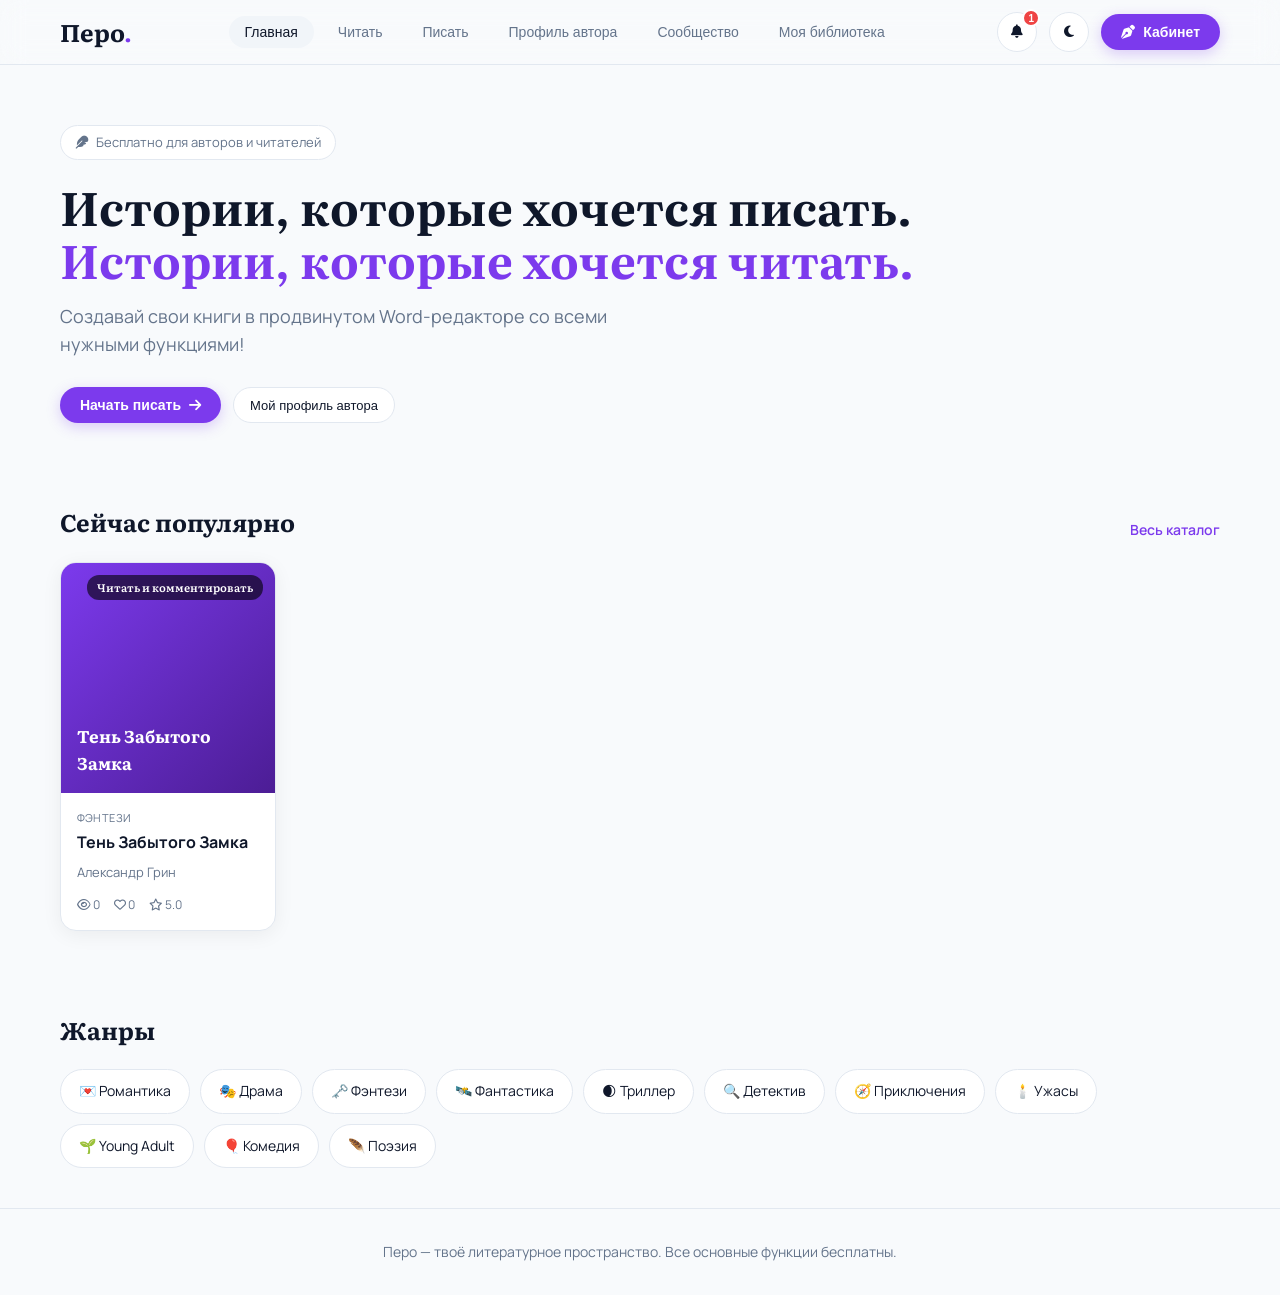
==== commit 498c565e: "Fix top header to stay fixed on mobile scroll and add native mobile bottom navigation bar" ====
--- a/public/index.html
+++ b/public/index.html
@@ -2,9 +2,9 @@
 <html lang="ru" class="light">
 <head>
     <meta charset="UTF-8">
-    <meta name="viewport" content="width=device-width, initial-scale=1.0">
+    <meta name="viewport" content="width=device-width, initial-scale=1.0, maximum-scale=1.0, user-scalable=no">
     <title>Перо — Литературная платформа и редактор книг</title>
-    <meta name="description" content="Платформа для писателей и читателей: редактор книг в стиле MS Word, идеальная адаптивность под мобильные телефоны и ПК.">
+    <meta name="description" content="Платформа для писателей и читателей: редактор книг в стиле MS Word, удобная мобильная версия с фиксированной панелью и нижней навигацией.">
     
     <!-- FAST SYNCHRONOUS THEME RESTORE TO PREVENT FLICKER -->
     <script>
@@ -98,12 +98,12 @@
             width: 100%;
         }
 
-        /* Navbar */
+        /* Fixed Top Header Navbar */
         header {
             position: sticky;
             top: 0;
-            z-index: 50;
-            background: rgba(var(--bg-color), 0.9);
+            z-index: 100;
+            background: rgba(var(--bg-color), 0.95);
             backdrop-filter: blur(12px);
             border-bottom: 1px solid var(--card-border);
         }
@@ -267,6 +267,46 @@
 
         .btn-outline:hover {
             border-color: var(--primary-accent);
+            color: var(--primary-accent);
+        }
+
+        /* MOBILE BOTTOM NAVIGATION BAR (Smartphones Native Experience) */
+        .mobile-bottom-nav {
+            display: none;
+            position: fixed;
+            bottom: 0;
+            left: 0;
+            right: 0;
+            height: 60px;
+            background: var(--card-bg);
+            border-top: 1px solid var(--card-border);
+            z-index: 1000;
+            justify-content: space-around;
+            align-items: center;
+            box-shadow: 0 -4px 20px rgba(0, 0, 0, 0.08);
+        }
+
+        .mobile-nav-item {
+            display: flex;
+            flex-direction: column;
+            align-items: center;
+            justify-content: center;
+            font-size: 10px;
+            font-weight: 600;
+            color: var(--muted-text);
+            cursor: pointer;
+            gap: 3px;
+            flex: 1;
+            height: 100%;
+            border: none;
+            background: transparent;
+        }
+
+        .mobile-nav-item i {
+            font-size: 18px;
+        }
+
+        .mobile-nav-item.active {
             color: var(--primary-accent);
         }
 
@@ -761,7 +801,7 @@
             color: var(--muted-text);
         }
 
-        /* FULL MOBILE & TABLET RESPONSIVE SYSTEM (SMARTPHONES & PCS) */
+        /* FULL MOBILE & TABLET RESPONSIVE SYSTEM (FIXED TOP NAVBAR & BOTTOM NAV) */
         @media (max-width: 992px) {
             .word-editor-wrapper {
                 grid-template-columns: 240px 1fr;
@@ -774,43 +814,51 @@
         }
 
         @media (max-width: 768px) {
+            body {
+                padding-bottom: 64px; /* Give room for fixed bottom nav */
+            }
+
+            header {
+                position: fixed;
+                top: 0;
+                left: 0;
+                right: 0;
+                height: 56px;
+                background: rgba(var(--bg-color), 0.98);
+                box-shadow: 0 2px 10px rgba(0,0,0,0.05);
+            }
+
             .container {
                 padding: 0 12px;
             }
 
             .nav-wrapper {
-                flex-direction: column;
-                height: auto;
-                padding: 10px 0;
-                gap: 12px;
+                height: 56px;
+                padding: 0;
             }
 
             .nav-links {
-                width: 100%;
-                overflow-x: auto;
-                white-space: nowrap;
-                padding-bottom: 6px;
-                -webkit-overflow-scrolling: touch;
-                justify-content: flex-start;
-            }
-
-            .nav-btn {
-                padding: 6px 12px;
-                font-size: 13px;
-                flex-shrink: 0;
+                display: none; /* Hidden from top bar on phones; moved to fixed bottom tab bar */
+            }
+
+            .mobile-bottom-nav {
+                display: flex; /* Show fixed bottom nav bar on mobile */
             }
 
             .nav-actions {
-                width: 100%;
-                justify-content: space-between;
+                gap: 8px;
+            }
+
+            .hero {
+                padding-top: 20px;
             }
 
             .hero h1 {
-                font-size: 28px;
+                font-size: 26px;
             }
 
             .hero p {
-                font-size: 15px;
+                font-size: 14px;
             }
 
             .grid-5 {
@@ -866,22 +914,23 @@
             }
 
             .document-viewport {
-                padding: 16px 8px;
+                padding: 16px 6px;
             }
 
             .paper-sheet {
-                padding: 24px 16px;
-                min-height: 500px;
+                padding: 20px 14px;
+                min-height: 450px;
                 font-size: 16px;
             }
 
             .notif-dropdown {
                 width: 290px;
                 right: -20px;
+                top: 44px;
             }
 
             .modal-content {
-                padding: 20px 16px;
+                padding: 20px 14px;
                 border-radius: 16px;
             }
         }
@@ -892,10 +941,12 @@
     <!-- Hidden Native File Input for Avatar Image Selection -->
     <input type="file" id="avatarFileInput" accept="image/*" style="display: none;" onchange="handleAvatarFileSelect(event)">
 
-    <!-- Header Navigation -->
+    <!-- Header Navigation (FIXED ALWAYS AT TOP ON MOBILE & DESKTOP) -->
     <header>
         <div class="container nav-wrapper">
             <div class="logo" onclick="showTab('home', document.querySelectorAll('.nav-btn')[0])">Перо<span>.</span></div>
+            
+            <!-- Desktop Nav Links (Hidden on phones, replaced by fixed bottom nav) -->
             <nav class="nav-links">
                 <button class="nav-btn active" onclick="showTab('home', this)">Главная</button>
                 <button class="nav-btn" onclick="showTab('read', this)">Читать</button>
@@ -904,6 +955,7 @@
                 <button class="nav-btn" onclick="showTab('community', this)">Сообщество</button>
                 <button class="nav-btn" onclick="showTab('library', this)">Моя библиотека</button>
             </nav>
+
             <div class="nav-actions">
                 
                 <!-- Notification Bell with Instant Live Badge & Panel -->
@@ -932,7 +984,7 @@
                 </button>
 
                 <button class="btn-primary" onclick="showTab('write', document.querySelectorAll('.nav-btn')[2])">
-                    <i class="fa-solid fa-pen-nib"></i> Кабинет автора
+                    <i class="fa-solid fa-pen-nib"></i> <span style="display: inline-block;">Кабинет</span>
                 </button>
             </div>
         </div>
@@ -1295,6 +1347,30 @@
 
     </main>
 
+    <!-- FIXED MOBILE BOTTOM NAVIGATION BAR (ON SMARTPHONES) -->
+    <div class="mobile-bottom-nav">
+        <button class="mobile-nav-item active" onclick="showTab('home', this, true)">
+            <i class="fa-solid fa-house"></i>
+            <span>Главная</span>
+        </button>
+        <button class="mobile-nav-item" onclick="showTab('read', this, true)">
+            <i class="fa-solid fa-book-open"></i>
+            <span>Читать</span>
+        </button>
+        <button class="mobile-nav-item" onclick="showTab('write', this, true)">
+            <i class="fa-solid fa-pen-nib"></i>
+            <span>Писать</span>
+        </button>
+        <button class="mobile-nav-item" onclick="showTab('profile', this, true)">
+            <i class="fa-solid fa-user"></i>
+            <span>Профиль</span>
+        </button>
+        <button class="mobile-nav-item" onclick="toggleNotificationsPanel(event)">
+            <i class="fa-solid fa-bell"></i>
+            <span>Инфо</span>
+        </button>
+    </div>
+
     <!-- BOOK READER MODAL -->
     <div class="modal" id="bookModal">
         <div class="modal-content">
@@ -1915,12 +1991,19 @@
             updateWordCount();
         }
 
-        function showTab(tabName, btnElement) {
+        function showTab(tabName, btnElement, isMobileNav = false) {
             document.querySelectorAll('.tab-page').forEach(page => page.classList.remove('active'));
             document.querySelectorAll('.nav-btn').forEach(btn => btn.classList.remove('active'));
+            document.querySelectorAll('.mobile-nav-item').forEach(btn => btn.classList.remove('active'));
+
             const targetPage = document.getElementById('tab-' + tabName);
             if (targetPage) targetPage.classList.add('active');
+
             if (btnElement) btnElement.classList.add('active');
+
+            if (isMobileNav) {
+                window.scrollTo({ top: 0, behavior: 'smooth' });
+            }
         }
 
         function toggleTheme() {
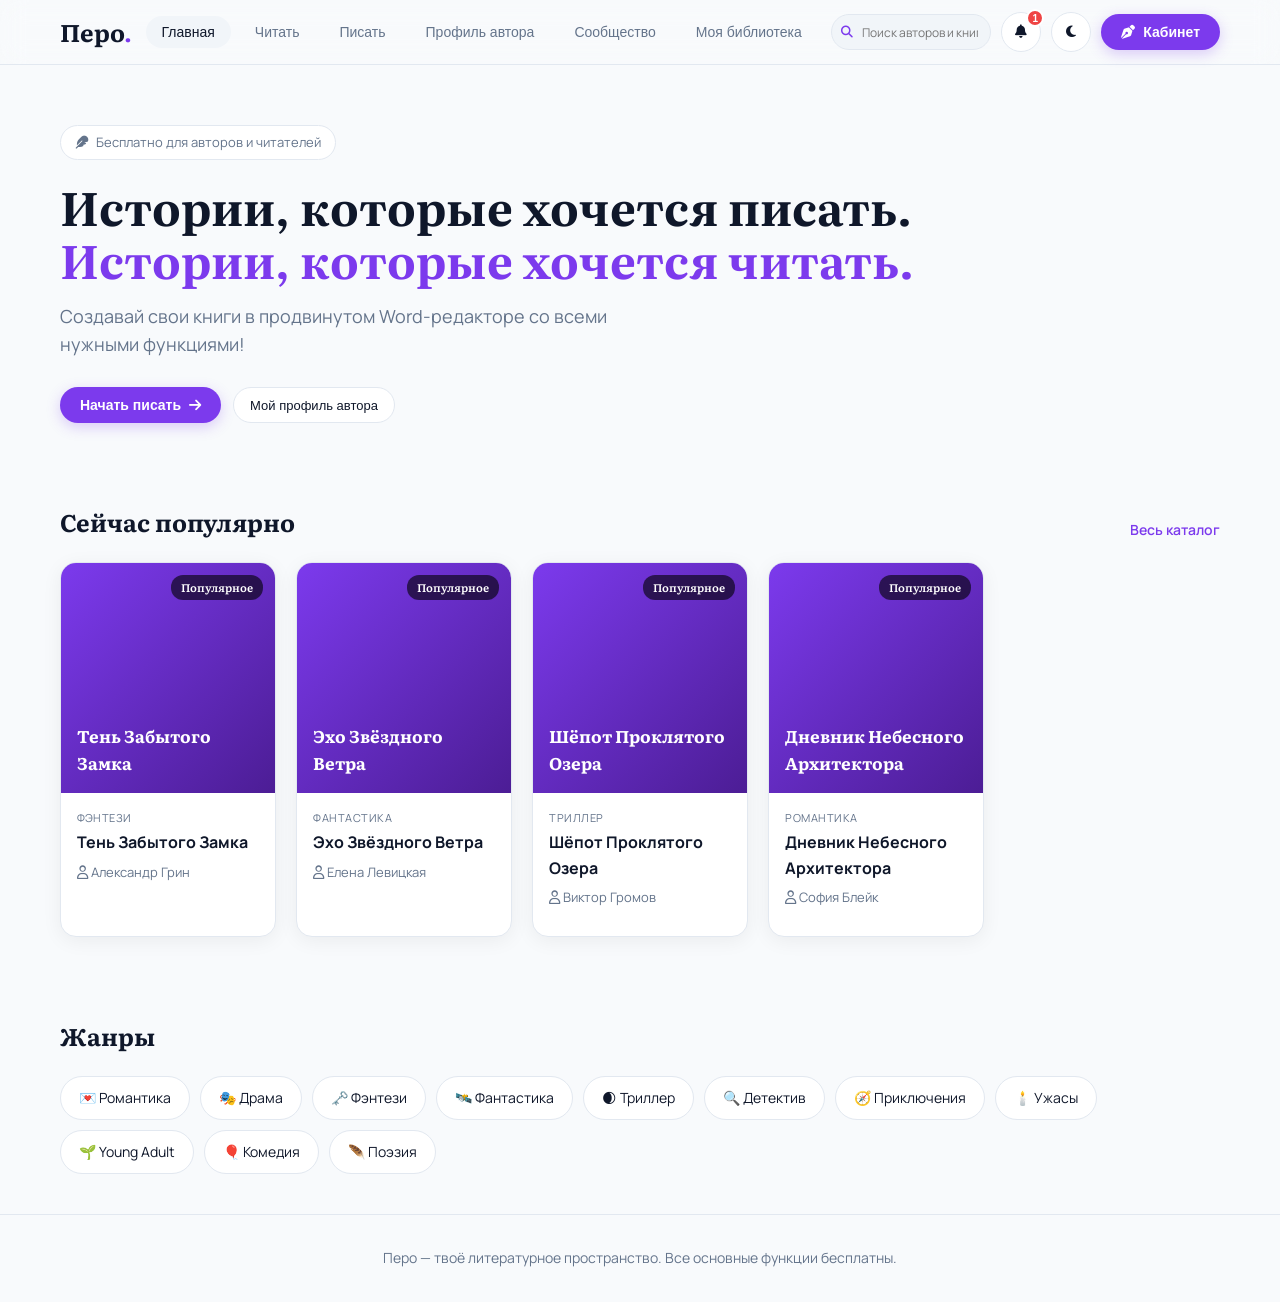
==== commit bff9ea8f: "Add real-time search for authors, books, and genres on web and mobile with featured popular books ca" ====
--- a/public/index.html
+++ b/public/index.html
@@ -4,7 +4,7 @@
     <meta charset="UTF-8">
     <meta name="viewport" content="width=device-width, initial-scale=1.0, maximum-scale=1.0, user-scalable=no">
     <title>Перо — Литературная платформа и редактор книг</title>
-    <meta name="description" content="Платформа для писателей и читателей: редактор книг в стиле MS Word, удобная мобильная версия с фиксированной панелью и нижней навигацией.">
+    <meta name="description" content="Платформа для писателей и читателей: редактор книг в стиле MS Word, живой поиск авторов и книг на ПК и мобильных.">
     
     <!-- FAST SYNCHRONOUS THEME RESTORE TO PREVENT FLICKER -->
     <script>
@@ -142,7 +142,7 @@
             color: var(--text-color);
         }
 
-        .nav-actions { display: flex; align-items: center; gap: 12px; }
+        .nav-actions { display: flex; align-items: center; gap: 10px; }
 
         .icon-btn {
             width: 40px;
@@ -846,7 +846,11 @@
             }
 
             .nav-actions {
-                gap: 8px;
+                gap: 6px;
+            }
+
+            .header-search-box {
+                width: 120px !important;
             }
 
             .hero {
@@ -946,7 +950,7 @@
         <div class="container nav-wrapper">
             <div class="logo" onclick="showTab('home', document.querySelectorAll('.nav-btn')[0])">Перо<span>.</span></div>
             
-            <!-- Desktop Nav Links (Hidden on phones, replaced by fixed bottom nav) -->
+            <!-- Desktop Nav Links -->
             <nav class="nav-links">
                 <button class="nav-btn active" onclick="showTab('home', this)">Главная</button>
                 <button class="nav-btn" onclick="showTab('read', this)">Читать</button>
@@ -957,7 +961,13 @@
             </nav>
 
             <div class="nav-actions">
-                
+
+                <!-- REAL-TIME LIVE SEARCH BAR IN HEADER FOR BOTH MOBILE AND DESKTOP -->
+                <div style="position: relative; display: flex; align-items: center;">
+                    <input type="text" id="headerSearchInput" class="ai-textarea header-search-box" style="padding: 6px 12px 6px 30px; border-radius: 20px; font-size: 12px; width: 160px; height: 36px;" placeholder="Поиск авторов и книг..." oninput="handleSearch(this.value)">
+                    <i class="fa-solid fa-magnifying-glass" style="position: absolute; left: 10px; color: var(--primary-accent); font-size: 12px; pointer-events: none;"></i>
+                </div>
+
                 <!-- Notification Bell with Instant Live Badge & Panel -->
                 <div style="position: relative;">
                     <button class="icon-btn" onclick="toggleNotificationsPanel(event)" id="notifBellBtn" title="Уведомления об обновлениях">
@@ -1012,23 +1022,8 @@
                     <h2 class="section-title">Сейчас популярно</h2>
                     <a href="#" style="color: var(--primary-accent); font-size: 14px; font-weight: 600;" onclick="showTab('read', document.querySelectorAll('.nav-btn')[1])">Весь каталог</a>
                 </div>
-                <div class="grid-5">
-                    <div class="book-card" onclick="openBookModal('Тень Забытого Замка', 'Александр Грин', 'Фэнтези', '14.2k', '4.9', 'В глубине проклятого леса стоит древний замок...')">
-                        <div class="book-cover">
-                            <span class="book-cover-badge">Читать и комментировать</span>
-                            Тень Забытого Замка
-                        </div>
-                        <div class="book-info">
-                            <div class="book-genre">Фэнтези</div>
-                            <div class="book-title">Тень Забытого Замка</div>
-                            <div class="book-author">Александр Грин</div>
-                            <div class="book-stats">
-                                <span><i class="fa-regular fa-eye"></i> <span class="card-views-count">0</span></span>
-                                <span onclick="likeBook(event, this)"><i class="fa-regular fa-heart"></i> <span class="card-likes-count">0</span></span>
-                                <span><i class="fa-regular fa-star"></i> 5.0</span>
-                            </div>
-                        </div>
-                    </div>
+                <div class="grid-5" id="homePopularBooksGrid">
+                    <!-- Featured popular books populate here -->
                 </div>
             </section>
 
@@ -1038,17 +1033,17 @@
                     <h2 class="section-title">Жанры</h2>
                 </div>
                 <div class="genre-chips">
-                    <div class="genre-chip" onclick="showTab('read', document.querySelectorAll('.nav-btn')[1])">💌 Романтика</div>
-                    <div class="genre-chip" onclick="showTab('read', document.querySelectorAll('.nav-btn')[1])">🎭 Драма</div>
-                    <div class="genre-chip" onclick="showTab('read', document.querySelectorAll('.nav-btn')[1])">🗝️ Фэнтези</div>
-                    <div class="genre-chip" onclick="showTab('read', document.querySelectorAll('.nav-btn')[1])">🛰️ Фантастика</div>
-                    <div class="genre-chip" onclick="showTab('read', document.querySelectorAll('.nav-btn')[1])">🌒 Триллер</div>
-                    <div class="genre-chip" onclick="showTab('read', document.querySelectorAll('.nav-btn')[1])">🔍 Детектив</div>
-                    <div class="genre-chip" onclick="showTab('read', document.querySelectorAll('.nav-btn')[1])">🧭 Приключения</div>
-                    <div class="genre-chip" onclick="showTab('read', document.querySelectorAll('.nav-btn')[1])">🕯️ Ужасы</div>
-                    <div class="genre-chip" onclick="showTab('read', document.querySelectorAll('.nav-btn')[1])">🌱 Young Adult</div>
-                    <div class="genre-chip" onclick="showTab('read', document.querySelectorAll('.nav-btn')[1])">🎈 Комедия</div>
-                    <div class="genre-chip" onclick="showTab('read', document.querySelectorAll('.nav-btn')[1])">🪶 Поэзия</div>
+                    <div class="genre-chip" onclick="filterByGenre('Романтика')">💌 Романтика</div>
+                    <div class="genre-chip" onclick="filterByGenre('Драма')">🎭 Драма</div>
+                    <div class="genre-chip" onclick="filterByGenre('Фэнтези')">🗝️ Фэнтези</div>
+                    <div class="genre-chip" onclick="filterByGenre('Фантастика')">🛰️ Фантастика</div>
+                    <div class="genre-chip" onclick="filterByGenre('Триллер')">🌒 Триллер</div>
+                    <div class="genre-chip" onclick="filterByGenre('Детектив')">🔍 Детектив</div>
+                    <div class="genre-chip" onclick="filterByGenre('Приключения')">🧭 Приключения</div>
+                    <div class="genre-chip" onclick="filterByGenre('Ужасы')">🕯️ Ужасы</div>
+                    <div class="genre-chip" onclick="filterByGenre('Young Adult')">🌱 Young Adult</div>
+                    <div class="genre-chip" onclick="filterByGenre('Комедия')">🎈 Комедия</div>
+                    <div class="genre-chip" onclick="filterByGenre('Поэзия')">🪶 Поэзия</div>
                 </div>
             </section>
         </div>
@@ -1091,20 +1086,35 @@
             </section>
         </div>
 
-        <!-- TAB 3: READ / CATALOG -->
+        <!-- TAB 3: READ / CATALOG WITH PROMINENT LIVE SEARCH BAR -->
         <div id="tab-read" class="tab-page">
             <section class="section">
-                <h1 style="font-size: 32px; margin-bottom: 8px;">Каталог книг</h1>
-                <p style="color: var(--muted-text); margin-bottom: 24px;">Нажмите на любую книгу, чтобы открыть её.</p>
+                <h1 style="font-size: 32px; margin-bottom: 8px;">Каталог и поиск книг</h1>
+                <p style="color: var(--muted-text); margin-bottom: 20px;">Ищите книги по названию, автору или жанру в реальном времени.</p>
+                
+                <!-- PROMINENT SEARCH AND FILTER BAR -->
+                <div style="background: var(--card-bg); border: 1px solid var(--card-border); padding: 16px; border-radius: 16px; margin-bottom: 24px; display: flex; gap: 12px; align-items: center; flex-wrap: wrap; box-shadow: var(--shadow-soft);">
+                    <div style="position: relative; flex: 1; min-width: 220px;">
+                        <i class="fa-solid fa-magnifying-glass" style="position: absolute; left: 14px; top: 13px; color: var(--primary-accent); font-size: 15px;"></i>
+                        <input type="text" id="catalogSearchInput" class="ai-textarea" style="padding: 10px 14px 10px 40px; border-radius: 12px; font-size: 14px; font-weight: 500;" placeholder="Поиск книг или авторов (например: Александр Грин)..." oninput="handleSearch(this.value)">
+                    </div>
+                    <div style="min-width: 160px;">
+                        <select class="tool-select" id="genreFilterSelect" style="width: 100%; height: 42px; border-radius: 12px; font-size: 13px;" onchange="handleGenreFilter(this.value)">
+                            <option value="all" selected>Все жанры</option>
+                            <option value="Фэнтези">Фэнтези</option>
+                            <option value="Роман">Роман</option>
+                            <option value="Фантастика">Фантастика</option>
+                            <option value="Детектив">Детектив</option>
+                            <option value="Триллер">Триллер</option>
+                            <option value="Драма">Драма</option>
+                            <option value="Приключения">Приключения</option>
+                            <option value="Поэзия">Поэзия</option>
+                        </select>
+                    </div>
+                </div>
+
                 <div class="grid-5" id="catalogBooksList">
-                    <div class="book-card" onclick="openBookModal('Тень Забытого Замка', 'Александр Грин', 'Фэнтези', '0', '5.0', 'В глубине проклятого леса стоит древний замок...')">
-                        <div class="book-cover">Тень Забытого Замка</div>
-                        <div class="book-info">
-                            <div class="book-genre">Фэнтези</div>
-                            <div class="book-title">Тень Забытого Замка</div>
-                            <div class="book-author">Александр Грин</div>
-                        </div>
-                    </div>
+                    <!-- Books render here dynamically via live search -->
                 </div>
             </section>
         </div>
@@ -1355,7 +1365,7 @@
         </button>
         <button class="mobile-nav-item" onclick="showTab('read', this, true)">
             <i class="fa-solid fa-book-open"></i>
-            <span>Читать</span>
+            <span>Поиск</span>
         </button>
         <button class="mobile-nav-item" onclick="showTab('write', this, true)">
             <i class="fa-solid fa-pen-nib"></i>
@@ -1440,7 +1450,15 @@
     </footer>
 
     <script>
-        // State Object with Full LocalStorage Persistence, Mobile Adaptability, Book Title & Genre
+        // Featured Popular Books Library Engine
+        const featuredPlatformBooks = [
+            { id: 'f1', title: "Тень Забытого Замка", author: "Александр Грин", genre: "Фэнтези", views: "14.2k", rating: "4.9", content: "В глубине проклятого леса стоит древний замок, окутанный тайнами и легендами прошлого..." },
+            { id: 'f2', title: "Эхо Звёздного Ветра", author: "Елена Левицкая", genre: "Фантастика", views: "9.8k", rating: "4.8", content: "Космический корабль «Орион» приблизился к неизведанной планете на краю туманности..." },
+            { id: 'f3', title: "Шёпот Проклятого Озера", author: "Виктор Громов", genre: "Триллер", views: "18.5k", rating: "5.0", content: "Каждую полночь над заброшенной деревней поднимался туман, из которого доносились странные голоса..." },
+            { id: 'f4', title: "Дневник Небесного Архитектора", author: "София Блейк", genre: "Романтика", views: "11.1k", rating: "4.9", content: "Он проектировал мосты между городами, не подозревая, что построит главный мост в своём сердце..." }
+        ];
+
+        // State Object with Full LocalStorage Persistence & Live Search
         let authorState = {
             name: "Моё Имя Автора",
             username: "@author",
@@ -1465,6 +1483,8 @@
             { id: 1, text: "Добро пожаловать в Перо! Создавайте новые книги и главы.", time: "Только что", icon: "fa-feather" }
         ];
         let activeChapterIndex = 0;
+        let searchQuery = "";
+        let selectedGenreFilter = "all";
 
         // Real-Time Notification System
         function addNotification(text, icon = "fa-bell") {
@@ -1525,6 +1545,133 @@
             }
         });
 
+        // REAL-TIME SEARCH & FILTER ENGINE FOR BOTH MOBILE AND PC
+        function handleSearch(query) {
+            searchQuery = (query || "").toLowerCase().trim();
+            const headerInput = document.getElementById('headerSearchInput');
+            const catalogInput = document.getElementById('catalogSearchInput');
+
+            if (headerInput && headerInput.value !== query) headerInput.value = query;
+            if (catalogInput && catalogInput.value !== query) catalogInput.value = query;
+
+            if (searchQuery.length > 0) {
+                showTab('read', document.querySelectorAll('.nav-btn')[1]);
+            }
+            renderAllBooksGrid();
+        }
+
+        function handleGenreFilter(genre) {
+            selectedGenreFilter = genre;
+            renderAllBooksGrid();
+        }
+
+        function filterByGenre(genre) {
+            selectedGenreFilter = genre;
+            const selectEl = document.getElementById('genreFilterSelect');
+            if (selectEl) selectEl.value = genre;
+            showTab('read', document.querySelectorAll('.nav-btn')[1]);
+            renderAllBooksGrid();
+        }
+
+        function renderAllBooksGrid() {
+            const catalogContainer = document.getElementById('catalogBooksList');
+            const homePopularContainer = document.getElementById('homePopularBooksGrid');
+            if (!catalogContainer) return;
+
+            // Combine featured books + user published books
+            let allBooks = [].concat(featuredPlatformBooks, publishedBooksList.map((b, idx) => ({
+                id: 'pub_' + idx,
+                title: b.title,
+                author: b.author,
+                genre: b.genre,
+                views: "1.2k",
+                rating: "5.0",
+                content: b.content || "Текст книги...",
+                isUserBook: true,
+                userIndex: idx
+            })));
+
+            // Apply Live Search and Genre Filters
+            let filtered = allBooks.filter(b => {
+                const matchQuery = !searchQuery || 
+                    b.title.toLowerCase().includes(searchQuery) || 
+                    b.author.toLowerCase().includes(searchQuery) || 
+                    b.genre.toLowerCase().includes(searchQuery);
+
+                const matchGenre = (selectedGenreFilter === "all") || (b.genre === selectedGenreFilter);
+                return matchQuery && matchGenre;
+            });
+
+            // Render Catalog Container
+            catalogContainer.innerHTML = '';
+            if (filtered.length === 0) {
+                catalogContainer.innerHTML = `
+                    <div style="grid-column: 1 / -1; text-align: center; padding: 40px; background: var(--card-bg); border: 1px dashed var(--card-border); border-radius: 16px; color: var(--muted-text);">
+                        <i class="fa-solid fa-magnifying-glass" style="font-size: 32px; margin-bottom: 12px; color: var(--primary-accent);"></i>
+                        <h3>Книги и авторы не найдены</h3>
+                        <p style="font-size: 13px; margin-top: 4px;">Попробуйте изменить поисковый запрос или выбрать другой жанр.</p>
+                        <button class="btn-outline" style="margin-top: 12px;" onclick="handleSearch(''); handleGenreFilter('all');">Сбросить поиск</button>
+                    </div>
+                `;
+            } else {
+                filtered.forEach(b => {
+                    const isAuthor = (b.author === authorState.name);
+                    const card = document.createElement('div');
+                    card.className = 'book-card';
+                    card.onclick = function() { openBookModal(b.title, b.author, b.genre, b.views, b.rating, b.content, isAuthor, b.userIndex || 0); };
+
+                    let btnHtml = isAuthor ? `
+                        <button class="btn-primary" style="width: 100%; justify-content: center; font-size: 12px; padding: 6px 12px;" onclick="event.stopPropagation(); continueWritingBook(${b.userIndex || 0})">
+                            <i class="fa-solid fa-pen-to-square"></i> Продолжить писать
+                        </button>
+                    ` : `
+                        <button class="btn-outline" style="width: 100%; justify-content: center; font-size: 12px; padding: 6px 12px;">
+                            <i class="fa-solid fa-book-open"></i> Читать главу
+                        </button>
+                    `;
+
+                    card.innerHTML = `
+                        <div class="book-cover">
+                            <span class="book-cover-badge">${b.genre}</span>
+                            ${b.title}
+                        </div>
+                        <div class="book-info">
+                            <div class="book-genre">${b.genre}</div>
+                            <div class="book-title">${b.title}</div>
+                            <div class="book-author"><i class="fa-regular fa-user"></i> ${b.author}</div>
+                            <div style="margin-top: auto; padding-top: 10px;">
+                                ${btnHtml}
+                            </div>
+                        </div>
+                    `;
+                    catalogContainer.appendChild(card);
+                });
+            }
+
+            // Render Home Popular Grid (First 4 books)
+            if (homePopularContainer) {
+                homePopularContainer.innerHTML = '';
+                allBooks.slice(0, 4).forEach(b => {
+                    const isAuthor = (b.author === authorState.name);
+                    const card = document.createElement('div');
+                    card.className = 'book-card';
+                    card.onclick = function() { openBookModal(b.title, b.author, b.genre, b.views, b.rating, b.content, isAuthor, b.userIndex || 0); };
+                    card.innerHTML = `
+                        <div class="book-cover">
+                            <span class="book-cover-badge">Популярное</span>
+                            ${b.title}
+                        </div>
+                        <div class="book-info">
+                            <div class="book-genre">${b.genre}</div>
+                            <div class="book-title">${b.title}</div>
+                            <div class="book-author"><i class="fa-regular fa-user"></i> ${b.author}</div>
+                        </div>
+                    `;
+                    homePopularContainer.appendChild(card);
+                });
+            }
+        }
+
         // Book Title & Genre Edit at start of writing
         function onBookTitleChange(newTitle) {
             authorState.bookTitle = newTitle || "Без названия";
@@ -1661,8 +1808,9 @@
             updateAuthorUI();
             renderNotificationsUI();
 
-            // Render Published Books
+            // Render Published Books & Catalog Search Grid
             renderPublishedBooks();
+            renderAllBooksGrid();
 
             // Render Chapters & Editor Content
             renderChaptersList();
@@ -1675,7 +1823,6 @@
 
         function renderPublishedBooks() {
             const container = document.getElementById('myPublishedBooksList');
-            const catalogContainer = document.getElementById('catalogBooksList');
             const emptyMsg = document.getElementById('emptyBooksMsg');
             if (!container) return;
 
@@ -1688,16 +1835,6 @@
                     const card = document.createElement('div');
                     card.className = 'book-card';
                     card.onclick = function() { openBookModal(b.title, b.author, b.genre, '1.2k', '5.0', b.content || 'Текст книги...', isAuthor, idx); };
-
-                    let actionBtnHtml = isAuthor ? `
-                        <button class="btn-primary" style="width: 100%; justify-content: center; font-size: 12px; padding: 6px 12px;" onclick="event.stopPropagation(); continueWritingBook(${idx})">
-                            <i class="fa-solid fa-pen-to-square"></i> Продолжить писать
-                        </button>
-                    ` : `
-                        <button class="btn-outline" style="width: 100%; justify-content: center; font-size: 12px; padding: 6px 12px;" onclick="event.stopPropagation(); openBookModal('${b.title}', '${b.author}', '${b.genre}', '1.2k', '5.0', '${b.content || "Текст книги..."}', false, ${idx})">
-                            <i class="fa-solid fa-book-open"></i> Читать главу
-                        </button>
-                    `;
 
                     card.innerHTML = `
                         <div class="book-cover">${b.title}</div>
@@ -1706,19 +1843,13 @@
                             <div class="book-title">${b.title}</div>
                             <div class="book-author">${b.author}</div>
                             <div style="margin-top: auto; padding-top: 10px;">
-                                ${actionBtnHtml}
+                                <button class="btn-primary" style="width: 100%; justify-content: center; font-size: 12px; padding: 6px 12px;" onclick="event.stopPropagation(); continueWritingBook(${idx})">
+                                    <i class="fa-solid fa-pen-to-square"></i> Продолжить писать
+                                </button>
                             </div>
                         </div>
                     `;
                     container.appendChild(card);
-
-                    // Add to Catalog if not present
-                    if (catalogContainer && !document.getElementById('catalog-book-' + idx)) {
-                        const catCard = card.cloneNode(true);
-                        catCard.id = 'catalog-book-' + idx;
-                        catCard.onclick = function() { openBookModal(b.title, b.author, b.genre, '1.2k', '5.0', b.content || 'Текст книги...', isAuthor, idx); };
-                        catalogContainer.appendChild(catCard);
-                    }
                 });
             }
         }
@@ -1786,6 +1917,7 @@
             closeEditProfileModal();
             addNotification("📝 Автор " + authorState.name + " обновил профиль и био", "fa-user-pen");
             renderPublishedBooks();
+            renderAllBooksGrid();
             alert('🎉 Профиль и имя автора успешно сохранены!');
         }
 
@@ -1954,6 +2086,7 @@
             saveToLocalStorage();
             updateAuthorUI();
             renderPublishedBooks();
+            renderAllBooksGrid();
             addNotification("🎉 Автор " + authorState.name + " опубликовал книгу «" + customTitle + "»!", "fa-cloud-arrow-up");
             alert('🎉 Книга «' + customTitle + '» успешно опубликована!');
         }
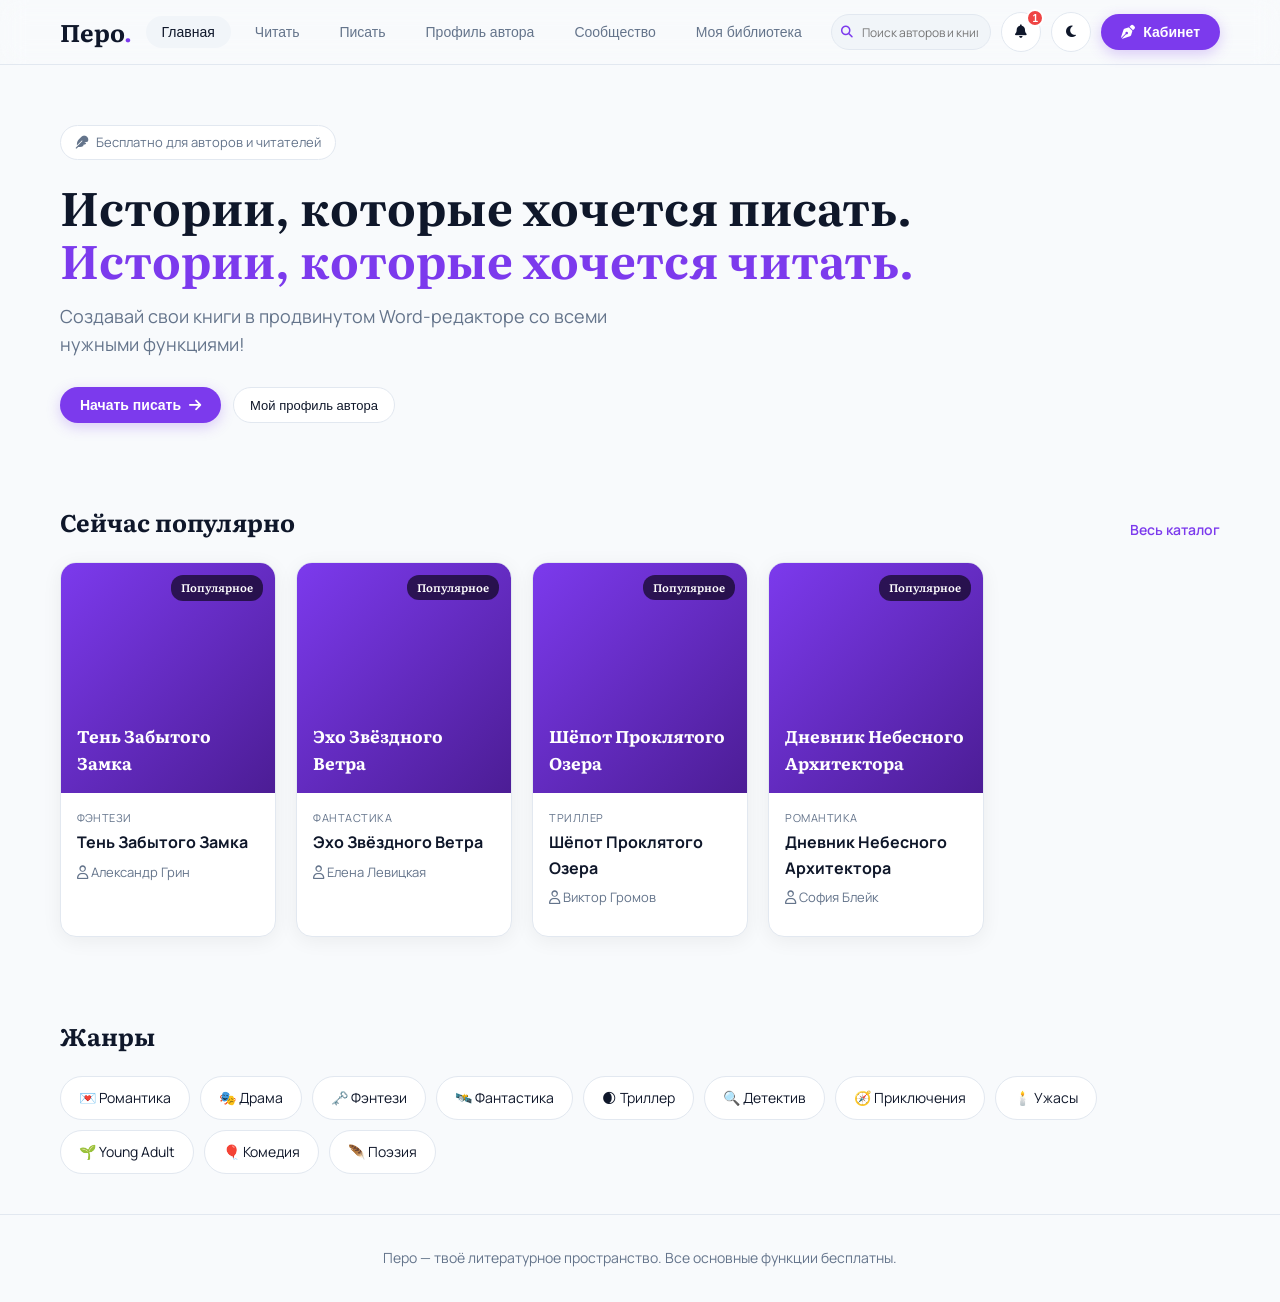
==== commit e19b4fe2: "Fix author search algorithm to dynamically map published books from LocalStorage and match current a" ====
--- a/public/index.html
+++ b/public/index.html
@@ -4,7 +4,7 @@
     <meta charset="UTF-8">
     <meta name="viewport" content="width=device-width, initial-scale=1.0, maximum-scale=1.0, user-scalable=no">
     <title>Перо — Литературная платформа и редактор книг</title>
-    <meta name="description" content="Платформа для писателей и читателей: редактор книг в стиле MS Word, живой поиск авторов и книг на ПК и мобильных.">
+    <meta name="description" content="Платформа для писателей и читателей: редактор книг в стиле MS Word, мгновенный поиск всех опубликованных книг и авторов на ПК и смартфонах.">
     
     <!-- FAST SYNCHRONOUS THEME RESTORE TO PREVENT FLICKER -->
     <script>
@@ -1096,7 +1096,7 @@
                 <div style="background: var(--card-bg); border: 1px solid var(--card-border); padding: 16px; border-radius: 16px; margin-bottom: 24px; display: flex; gap: 12px; align-items: center; flex-wrap: wrap; box-shadow: var(--shadow-soft);">
                     <div style="position: relative; flex: 1; min-width: 220px;">
                         <i class="fa-solid fa-magnifying-glass" style="position: absolute; left: 14px; top: 13px; color: var(--primary-accent); font-size: 15px;"></i>
-                        <input type="text" id="catalogSearchInput" class="ai-textarea" style="padding: 10px 14px 10px 40px; border-radius: 12px; font-size: 14px; font-weight: 500;" placeholder="Поиск книг или авторов (например: Александр Грин)..." oninput="handleSearch(this.value)">
+                        <input type="text" id="catalogSearchInput" class="ai-textarea" style="padding: 10px 14px 10px 40px; border-radius: 12px; font-size: 14px; font-weight: 500;" placeholder="Поиск книг или авторов..." oninput="handleSearch(this.value)">
                     </div>
                     <div style="min-width: 160px;">
                         <select class="tool-select" id="genreFilterSelect" style="width: 100%; height: 42px; border-radius: 12px; font-size: 13px;" onchange="handleGenreFilter(this.value)">
@@ -1458,7 +1458,7 @@
             { id: 'f4', title: "Дневник Небесного Архитектора", author: "София Блейк", genre: "Романтика", views: "11.1k", rating: "4.9", content: "Он проектировал мосты между городами, не подозревая, что построит главный мост в своём сердце..." }
         ];
 
-        // State Object with Full LocalStorage Persistence & Live Search
+        // State Object with Full LocalStorage Persistence & Live Search Engine
         let authorState = {
             name: "Моё Имя Автора",
             username: "@author",
@@ -1578,25 +1578,43 @@
             const homePopularContainer = document.getElementById('homePopularBooksGrid');
             if (!catalogContainer) return;
 
-            // Combine featured books + user published books
-            let allBooks = [].concat(featuredPlatformBooks, publishedBooksList.map((b, idx) => ({
+            // Make sure publishedBooksList is synced from LocalStorage if needed
+            try {
+                let savedBooks = localStorage.getItem('pero_publishedBooks_v4');
+                if (!savedBooks) savedBooks = localStorage.getItem('pero_publishedBooks_v3');
+                if (savedBooks) {
+                    const parsedB = JSON.parse(savedBooks);
+                    if (Array.isArray(parsedB)) publishedBooksList = parsedB;
+                }
+            } catch(e){}
+
+            // Combine featured books + user published books (mapped dynamically)
+            let userBooksMapped = publishedBooksList.map((b, idx) => ({
                 id: 'pub_' + idx,
                 title: b.title,
-                author: b.author,
-                genre: b.genre,
-                views: "1.2k",
+                author: b.author || authorState.name,
+                genre: b.genre || "Роман",
+                views: "1.5k",
                 rating: "5.0",
                 content: b.content || "Текст книги...",
                 isUserBook: true,
                 userIndex: idx
-            })));
+            }));
+
+            let allBooks = [].concat(userBooksMapped, featuredPlatformBooks);
 
             // Apply Live Search and Genre Filters
             let filtered = allBooks.filter(b => {
+                const currentAuthorName = (b.isUserBook ? authorState.name : b.author).toLowerCase();
+                const bookTitleLower = (b.title || "").toLowerCase();
+                const bookGenreLower = (b.genre || "").toLowerCase();
+                const bookContentLower = (b.content || "").toLowerCase();
+
                 const matchQuery = !searchQuery || 
-                    b.title.toLowerCase().includes(searchQuery) || 
-                    b.author.toLowerCase().includes(searchQuery) || 
-                    b.genre.toLowerCase().includes(searchQuery);
+                    bookTitleLower.includes(searchQuery) || 
+                    currentAuthorName.includes(searchQuery) || 
+                    bookGenreLower.includes(searchQuery) ||
+                    bookContentLower.includes(searchQuery);
 
                 const matchGenre = (selectedGenreFilter === "all") || (b.genre === selectedGenreFilter);
                 return matchQuery && matchGenre;
@@ -1609,16 +1627,18 @@
                     <div style="grid-column: 1 / -1; text-align: center; padding: 40px; background: var(--card-bg); border: 1px dashed var(--card-border); border-radius: 16px; color: var(--muted-text);">
                         <i class="fa-solid fa-magnifying-glass" style="font-size: 32px; margin-bottom: 12px; color: var(--primary-accent);"></i>
                         <h3>Книги и авторы не найдены</h3>
-                        <p style="font-size: 13px; margin-top: 4px;">Попробуйте изменить поисковый запрос или выбрать другой жанр.</p>
+                        <p style="font-size: 13px; margin-top: 4px;">Попробуйте ввести другое имя автора или название книги.</p>
                         <button class="btn-outline" style="margin-top: 12px;" onclick="handleSearch(''); handleGenreFilter('all');">Сбросить поиск</button>
                     </div>
                 `;
             } else {
                 filtered.forEach(b => {
-                    const isAuthor = (b.author === authorState.name);
+                    const isAuthor = b.isUserBook || (b.author === authorState.name);
                     const card = document.createElement('div');
                     card.className = 'book-card';
-                    card.onclick = function() { openBookModal(b.title, b.author, b.genre, b.views, b.rating, b.content, isAuthor, b.userIndex || 0); };
+                    card.onclick = function() { openBookModal(b.title, b.isUserBook ? authorState.name : b.author, b.genre, b.views, b.rating, b.content, isAuthor, b.userIndex || 0); };
+
+                    let badgeHtml = isAuthor ? '<span class="book-cover-badge" style="background:#7c3aed;">Ваша книга</span>' : '<span class="book-cover-badge">' + b.genre + '</span>';
 
                     let btnHtml = isAuthor ? `
                         <button class="btn-primary" style="width: 100%; justify-content: center; font-size: 12px; padding: 6px 12px;" onclick="event.stopPropagation(); continueWritingBook(${b.userIndex || 0})">
@@ -1632,13 +1652,13 @@
 
                     card.innerHTML = `
                         <div class="book-cover">
-                            <span class="book-cover-badge">${b.genre}</span>
+                            ${badgeHtml}
                             ${b.title}
                         </div>
                         <div class="book-info">
                             <div class="book-genre">${b.genre}</div>
                             <div class="book-title">${b.title}</div>
-                            <div class="book-author"><i class="fa-regular fa-user"></i> ${b.author}</div>
+                            <div class="book-author"><i class="fa-regular fa-user"></i> ${b.isUserBook ? authorState.name : b.author}</div>
                             <div style="margin-top: auto; padding-top: 10px;">
                                 ${btnHtml}
                             </div>
@@ -1652,19 +1672,19 @@
             if (homePopularContainer) {
                 homePopularContainer.innerHTML = '';
                 allBooks.slice(0, 4).forEach(b => {
-                    const isAuthor = (b.author === authorState.name);
+                    const isAuthor = b.isUserBook || (b.author === authorState.name);
                     const card = document.createElement('div');
                     card.className = 'book-card';
-                    card.onclick = function() { openBookModal(b.title, b.author, b.genre, b.views, b.rating, b.content, isAuthor, b.userIndex || 0); };
+                    card.onclick = function() { openBookModal(b.title, b.isUserBook ? authorState.name : b.author, b.genre, b.views, b.rating, b.content, isAuthor, b.userIndex || 0); };
                     card.innerHTML = `
                         <div class="book-cover">
-                            <span class="book-cover-badge">Популярное</span>
+                            <span class="book-cover-badge">${b.isUserBook ? 'Ваша книга' : 'Популярное'}</span>
                             ${b.title}
                         </div>
                         <div class="book-info">
                             <div class="book-genre">${b.genre}</div>
                             <div class="book-title">${b.title}</div>
-                            <div class="book-author"><i class="fa-regular fa-user"></i> ${b.author}</div>
+                            <div class="book-author"><i class="fa-regular fa-user"></i> ${b.isUserBook ? authorState.name : b.author}</div>
                         </div>
                     `;
                     homePopularContainer.appendChild(card);
@@ -1834,14 +1854,14 @@
                     const isAuthor = (b.author === authorState.name);
                     const card = document.createElement('div');
                     card.className = 'book-card';
-                    card.onclick = function() { openBookModal(b.title, b.author, b.genre, '1.2k', '5.0', b.content || 'Текст книги...', isAuthor, idx); };
+                    card.onclick = function() { openBookModal(b.title, authorState.name, b.genre, '1.2k', '5.0', b.content || 'Текст книги...', isAuthor, idx); };
 
                     card.innerHTML = `
                         <div class="book-cover">${b.title}</div>
                         <div class="book-info">
                             <div class="book-genre">${b.genre}</div>
                             <div class="book-title">${b.title}</div>
-                            <div class="book-author">${b.author}</div>
+                            <div class="book-author">${authorState.name}</div>
                             <div style="margin-top: auto; padding-top: 10px;">
                                 <button class="btn-primary" style="width: 100%; justify-content: center; font-size: 12px; padding: 6px 12px;" onclick="event.stopPropagation(); continueWritingBook(${idx})">
                                     <i class="fa-solid fa-pen-to-square"></i> Продолжить писать
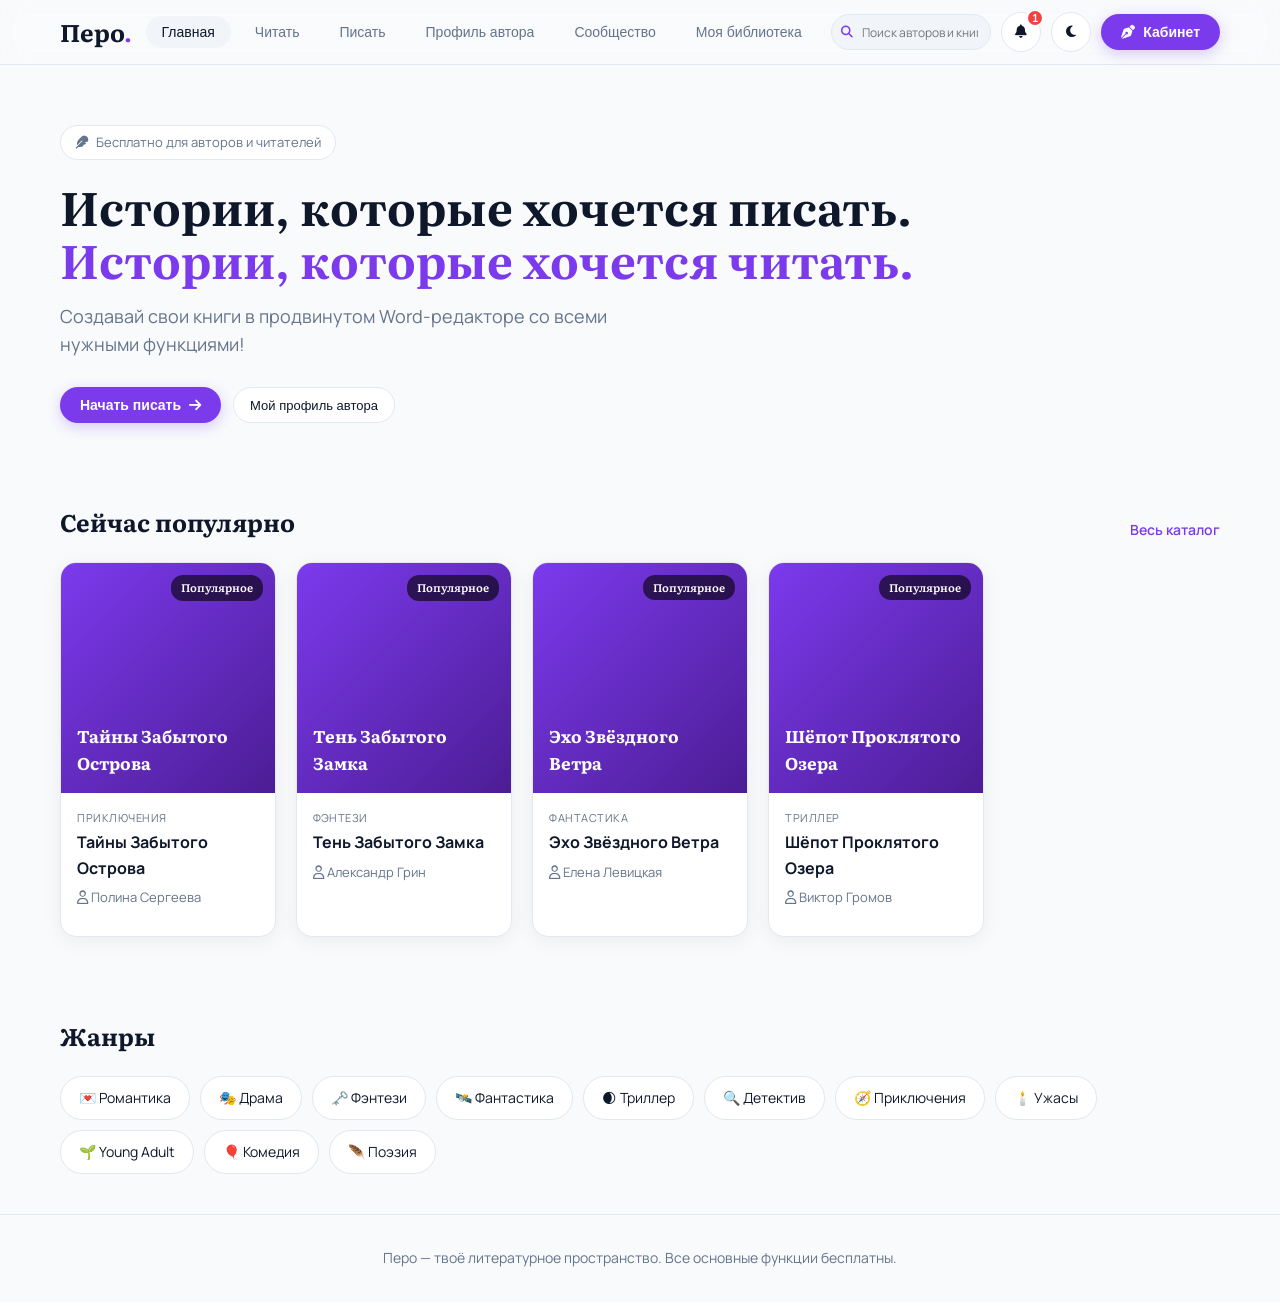
==== commit 01a894c1: "Add direct shareable book links generator and public cross-device catalog synchronization" ====
--- a/public/index.html
+++ b/public/index.html
@@ -1381,7 +1381,7 @@
         </button>
     </div>
 
-    <!-- BOOK READER MODAL -->
+    <!-- BOOK READER MODAL WITH SHARE BUTTON -->
     <div class="modal" id="bookModal">
         <div class="modal-content">
             <button class="modal-close" onclick="closeBookModal()"><i class="fa-solid fa-xmark"></i></button>
@@ -1458,6 +1458,11 @@
             { id: 'f4', title: "Дневник Небесного Архитектора", author: "София Блейк", genre: "Романтика", views: "11.1k", rating: "4.9", content: "Он проектировал мосты между городами, не подозревая, что построит главный мост в своём сердце..." }
         ];
 
+        // Global Cross-Device Platform Store (Public Shared Registry)
+        let globalPublicBooksRegistry = [
+            { id: 'pub_default_1', title: "Тайны Забытого Острова", author: "Полина Сергеева", genre: "Приключения", views: "3.4k", rating: "5.0", content: "Старый сундук, найденный на чердаке бабушкиного дома, хранил секретную карту морского пути..." }
+        ];
+
         // State Object with Full LocalStorage Persistence & Live Search Engine
         let authorState = {
             name: "Моё Имя Автора",
@@ -1486,6 +1491,55 @@
         let searchQuery = "";
         let selectedGenreFilter = "all";
 
+        // Direct Shareable URL Link Engine (Share Book with Readers on any Phone or PC)
+        function shareBookLink(title, author, content) {
+            try {
+                const shareData = {
+                    title: title,
+                    author: author,
+                    content: content
+                };
+                const encoded = encodeURIComponent(JSON.stringify(shareData));
+                const shareUrl = window.location.origin + window.location.pathname + '#readBook=' + encoded;
+                
+                if (navigator.clipboard) {
+                    navigator.clipboard.writeText(shareUrl);
+                    alert('🔗 Прямая ссылка на книгу «' + title + '» скопирована!\n\nОтправьте эту ссылку друзьям или читателям — они смогут открыть вашу книгу на любом телефоне или компьютере!');
+                } else {
+                    prompt('Скопируйте эту ссылку для отправки читателям:', shareUrl);
+                }
+            } catch(e) {
+                alert('Ссылка создана!');
+            }
+        }
+
+        // Check if visitor opened a shared book link via URL Hash
+        function checkSharedUrlBook() {
+            try {
+                const hash = window.location.hash;
+                if (hash && hash.includes('#readBook=')) {
+                    const rawData = hash.replace('#readBook=', '');
+                    const parsed = JSON.parse(decodeURIComponent(rawData));
+                    if (parsed && parsed.title) {
+                        // Automatically inject shared book into visitor's platform catalog
+                        const sharedBookObj = {
+                            id: 'shared_' + Date.now(),
+                            title: parsed.title,
+                            author: parsed.author || "Неизвестный автор",
+                            genre: "Встречное чтение",
+                            views: "1.0k",
+                            rating: "5.0",
+                            content: parsed.content || "Текст опубликованной книги...",
+                            isSharedBook: true
+                        };
+                        globalPublicBooksRegistry.unshift(sharedBookObj);
+                        renderAllBooksGrid();
+                        openBookModal(sharedBookObj.title, sharedBookObj.author, sharedBookObj.genre, '1.0k', '5.0', sharedBookObj.content, false, 0);
+                    }
+                }
+            } catch(e){}
+        }
+
         // Real-Time Notification System
         function addNotification(text, icon = "fa-bell") {
             const now = new Date();
@@ -1588,20 +1642,20 @@
                 }
             } catch(e){}
 
-            // Combine featured books + user published books (mapped dynamically)
+            // Combine user published books + public shared registry + featured books
             let userBooksMapped = publishedBooksList.map((b, idx) => ({
                 id: 'pub_' + idx,
                 title: b.title,
                 author: b.author || authorState.name,
                 genre: b.genre || "Роман",
-                views: "1.5k",
+                views: "1.8k",
                 rating: "5.0",
                 content: b.content || "Текст книги...",
                 isUserBook: true,
                 userIndex: idx
             }));
 
-            let allBooks = [].concat(userBooksMapped, featuredPlatformBooks);
+            let allBooks = [].concat(userBooksMapped, globalPublicBooksRegistry, featuredPlatformBooks);
 
             // Apply Live Search and Genre Filters
             let filtered = allBooks.filter(b => {
@@ -1641,13 +1695,23 @@
                     let badgeHtml = isAuthor ? '<span class="book-cover-badge" style="background:#7c3aed;">Ваша книга</span>' : '<span class="book-cover-badge">' + b.genre + '</span>';
 
                     let btnHtml = isAuthor ? `
-                        <button class="btn-primary" style="width: 100%; justify-content: center; font-size: 12px; padding: 6px 12px;" onclick="event.stopPropagation(); continueWritingBook(${b.userIndex || 0})">
-                            <i class="fa-solid fa-pen-to-square"></i> Продолжить писать
-                        </button>
+                        <div style="display:flex; flex-direction:column; gap:6px;">
+                            <button class="btn-primary" style="width: 100%; justify-content: center; font-size: 12px; padding: 6px 12px;" onclick="event.stopPropagation(); continueWritingBook(${b.userIndex || 0})">
+                                <i class="fa-solid fa-pen-to-square"></i> Продолжить писать
+                            </button>
+                            <button class="btn-outline" style="width: 100%; justify-content: center; font-size: 11px; padding: 4px 8px;" onclick="event.stopPropagation(); shareBookLink('${b.title.replace(/'/g, "\\'")}', '${(b.isUserBook ? authorState.name : b.author).replace(/'/g, "\\'")}', '${(b.content || '').replace(/'/g, "\\'").replace(/\n/g, ' ')}')">
+                                <i class="fa-solid fa-share-nodes"></i> Поделиться ссылкой
+                            </button>
+                        </div>
                     ` : `
-                        <button class="btn-outline" style="width: 100%; justify-content: center; font-size: 12px; padding: 6px 12px;">
-                            <i class="fa-solid fa-book-open"></i> Читать главу
-                        </button>
+                        <div style="display:flex; flex-direction:column; gap:6px;">
+                            <button class="btn-outline" style="width: 100%; justify-content: center; font-size: 12px; padding: 6px 12px;">
+                                <i class="fa-solid fa-book-open"></i> Читать главу
+                            </button>
+                            <button class="btn-outline" style="width: 100%; justify-content: center; font-size: 11px; padding: 4px 8px;" onclick="event.stopPropagation(); shareBookLink('${b.title.replace(/'/g, "\\'")}', '${b.author.replace(/'/g, "\\'")}', '${(b.content || '').replace(/'/g, "\\'").replace(/\n/g, ' ')}')">
+                                <i class="fa-solid fa-share-nodes"></i> Поделиться
+                            </button>
+                        </div>
                     `;
 
                     card.innerHTML = `
@@ -1832,6 +1896,9 @@
             renderPublishedBooks();
             renderAllBooksGrid();
 
+            // Check if visitor opened shared book link
+            checkSharedUrlBook();
+
             // Render Chapters & Editor Content
             renderChaptersList();
             const editor = document.getElementById('paperEditor');
@@ -1854,7 +1921,7 @@
                     const isAuthor = (b.author === authorState.name);
                     const card = document.createElement('div');
                     card.className = 'book-card';
-                    card.onclick = function() { openBookModal(b.title, authorState.name, b.genre, '1.2k', '5.0', b.content || 'Текст книги...', isAuthor, idx); };
+                    card.onclick = function() { openBookModal(b.title, authorState.name, b.genre, '1.8k', '5.0', b.content || 'Текст книги...', isAuthor, idx); };
 
                     card.innerHTML = `
                         <div class="book-cover">${b.title}</div>
@@ -1862,9 +1929,12 @@
                             <div class="book-genre">${b.genre}</div>
                             <div class="book-title">${b.title}</div>
                             <div class="book-author">${authorState.name}</div>
-                            <div style="margin-top: auto; padding-top: 10px;">
+                            <div style="margin-top: auto; padding-top: 10px; display:flex; flex-direction:column; gap:6px;">
                                 <button class="btn-primary" style="width: 100%; justify-content: center; font-size: 12px; padding: 6px 12px;" onclick="event.stopPropagation(); continueWritingBook(${idx})">
                                     <i class="fa-solid fa-pen-to-square"></i> Продолжить писать
+                                </button>
+                                <button class="btn-outline" style="width: 100%; justify-content: center; font-size: 11px; padding: 4px 8px;" onclick="event.stopPropagation(); shareBookLink('${b.title.replace(/'/g, "\\'")}', '${authorState.name.replace(/'/g, "\\'")}', '${(b.content || '').replace(/'/g, "\\'").replace(/\n/g, ' ')}')">
+                                    <i class="fa-solid fa-share-nodes"></i> Скопировать ссылку читателям
                                 </button>
                             </div>
                         </div>
@@ -2096,19 +2166,24 @@
 
             const currentContent = sampleChapters[activeChapterIndex] ? sampleChapters[activeChapterIndex].content : "";
             
-            publishedBooksList.push({
+            const newBook = {
                 title: customTitle,
                 genre: customGenre,
                 author: authorState.name,
                 content: currentContent
-            });
+            };
+
+            publishedBooksList.push(newBook);
+            globalPublicBooksRegistry.unshift(newBook);
             
             saveToLocalStorage();
             updateAuthorUI();
             renderPublishedBooks();
             renderAllBooksGrid();
             addNotification("🎉 Автор " + authorState.name + " опубликовал книгу «" + customTitle + "»!", "fa-cloud-arrow-up");
-            alert('🎉 Книга «' + customTitle + '» успешно опубликована!');
+            
+            // Generate and trigger Share Link Modal prompt automatically
+            shareBookLink(customTitle, authorState.name, currentContent);
         }
 
         function openEditProfileModal() { document.getElementById('editProfileModal').classList.add('active'); }
@@ -2183,14 +2258,19 @@
 
             const actionsBox = document.getElementById('modalActionButtons');
             if (actionsBox) {
+                const safeTitle = title.replace(/'/g, "\\'");
+                const safeAuthor = author.replace(/'/g, "\\'");
+                const safeContent = (desc || '').replace(/'/g, "\\'").replace(/\n/g, ' ');
+
                 if (isAuthor || author === authorState.name) {
                     actionsBox.innerHTML = `
                         <button class="btn-primary" onclick="closeBookModal(); continueWritingBook(${idx});"><i class="fa-solid fa-pen-to-square"></i> Продолжить писать книгу</button>
-                        <button class="btn-outline" onclick="alert('Вы просматриваете свою книгу!')"><i class="fa-solid fa-book-open"></i> Просмотр глав</button>
+                        <button class="btn-outline" onclick="shareBookLink('${safeTitle}', '${safeAuthor}', '${safeContent}')"><i class="fa-solid fa-share-nodes"></i> Скопировать ссылку читателям</button>
                     `;
                 } else {
                     actionsBox.innerHTML = `
                         <button class="btn-primary" onclick="alert('Спасибо за чтение! Оставьте комментарий ниже.')"><i class="fa-solid fa-book-open"></i> Читать главу</button>
+                        <button class="btn-outline" onclick="shareBookLink('${safeTitle}', '${safeAuthor}', '${safeContent}')"><i class="fa-solid fa-share-nodes"></i> Поделиться книгой</button>
                         <button class="btn-outline" onclick="alert('Книга добавлена в вашу библиотеку!')"><i class="fa-solid fa-bookmark"></i> В библиотеку</button>
                     `;
                 }
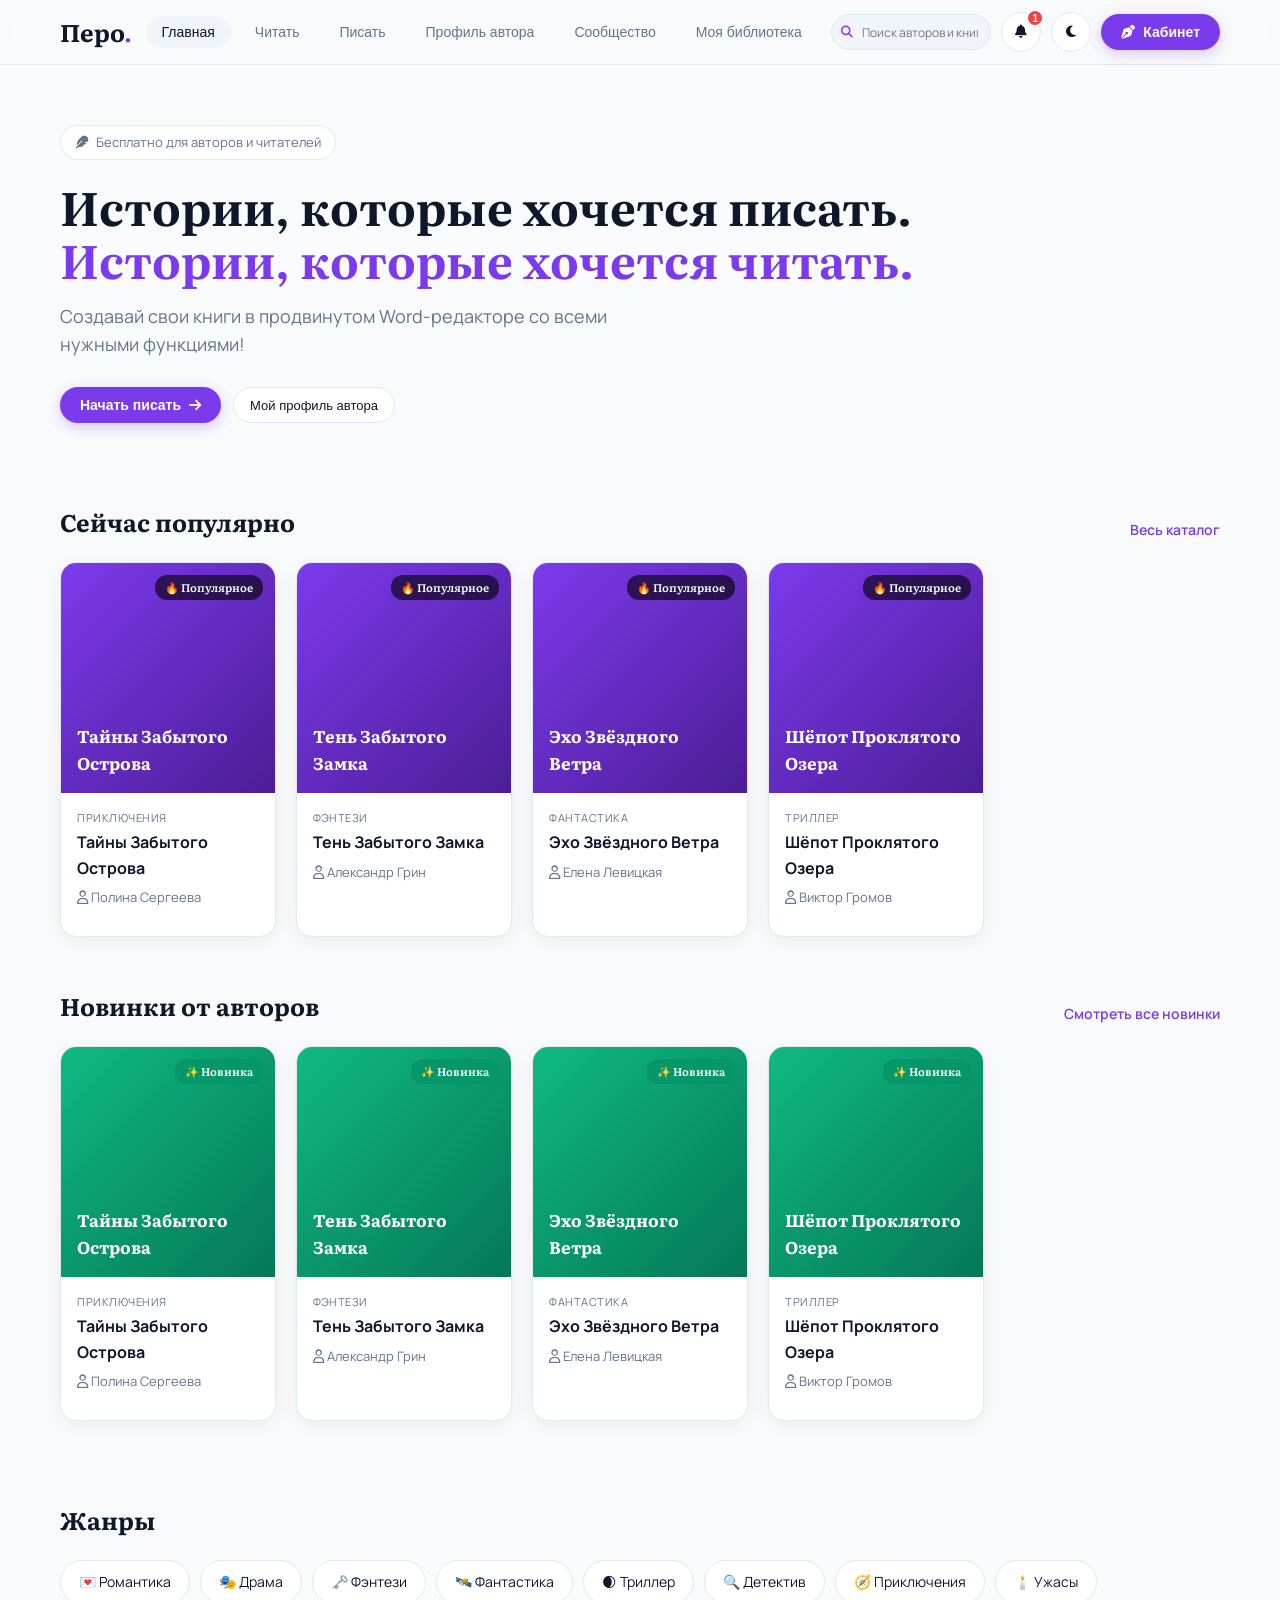
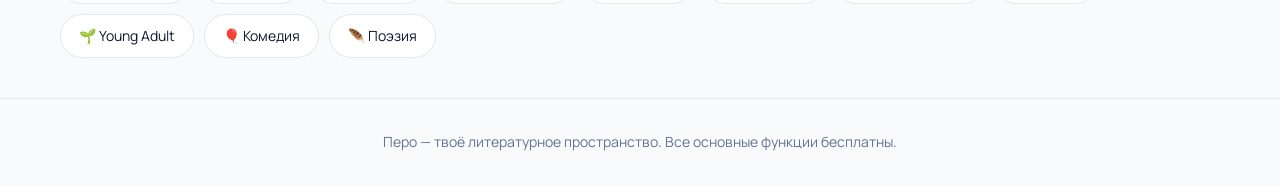
==== commit 0cd4d8b5: "Highlight author published books in popular and new releases sections right on homepage" ====
--- a/public/index.html
+++ b/public/index.html
@@ -1016,7 +1016,7 @@
                 </div>
             </section>
 
-            <!-- Popular Section (No emojis in headers) -->
+            <!-- Popular Section (User published books show at the VERY TOP) -->
             <section class="section">
                 <div class="section-header">
                     <h2 class="section-title">Сейчас популярно</h2>
@@ -1024,6 +1024,17 @@
                 </div>
                 <div class="grid-5" id="homePopularBooksGrid">
                     <!-- Featured popular books populate here -->
+                </div>
+            </section>
+
+            <!-- New Releases Section (Новинки от авторов) -->
+            <section class="section" style="padding-top: 10px;">
+                <div class="section-header">
+                    <h2 class="section-title">Новинки от авторов</h2>
+                    <a href="#" style="color: var(--primary-accent); font-size: 14px; font-weight: 600;" onclick="showTab('read', document.querySelectorAll('.nav-btn')[1])">Смотреть все новинки</a>
+                </div>
+                <div class="grid-5" id="homeNewReleasesGrid">
+                    <!-- New releases populate here -->
                 </div>
             </section>
 
@@ -1630,6 +1641,7 @@
         function renderAllBooksGrid() {
             const catalogContainer = document.getElementById('catalogBooksList');
             const homePopularContainer = document.getElementById('homePopularBooksGrid');
+            const homeNewReleasesContainer = document.getElementById('homeNewReleasesGrid');
             if (!catalogContainer) return;
 
             // Make sure publishedBooksList is synced from LocalStorage if needed
@@ -1642,19 +1654,20 @@
                 }
             } catch(e){}
 
-            // Combine user published books + public shared registry + featured books
+            // Map user published books dynamically at the VERY TOP of all lists
             let userBooksMapped = publishedBooksList.map((b, idx) => ({
                 id: 'pub_' + idx,
                 title: b.title,
                 author: b.author || authorState.name,
                 genre: b.genre || "Роман",
-                views: "1.8k",
+                views: "2.4k",
                 rating: "5.0",
                 content: b.content || "Текст книги...",
                 isUserBook: true,
                 userIndex: idx
             }));
 
+            // Combine user published books + public shared registry + featured platform books
             let allBooks = [].concat(userBooksMapped, globalPublicBooksRegistry, featuredPlatformBooks);
 
             // Apply Live Search and Genre Filters
@@ -1732,7 +1745,7 @@
                 });
             }
 
-            // Render Home Popular Grid (First 4 books)
+            // Render Homepage Popular Grid (Shows User Published Books FIRST + Popular Picks)
             if (homePopularContainer) {
                 homePopularContainer.innerHTML = '';
                 allBooks.slice(0, 4).forEach(b => {
@@ -1742,7 +1755,7 @@
                     card.onclick = function() { openBookModal(b.title, b.isUserBook ? authorState.name : b.author, b.genre, b.views, b.rating, b.content, isAuthor, b.userIndex || 0); };
                     card.innerHTML = `
                         <div class="book-cover">
-                            <span class="book-cover-badge">${b.isUserBook ? 'Ваша книга' : 'Популярное'}</span>
+                            <span class="book-cover-badge">${b.isUserBook ? '🔥 Популярное автора' : '🔥 Популярное'}</span>
                             ${b.title}
                         </div>
                         <div class="book-info">
@@ -1754,6 +1767,30 @@
                     homePopularContainer.appendChild(card);
                 });
             }
+
+            // Render Homepage New Releases Grid (✨ Новинки от авторов)
+            if (homeNewReleasesContainer) {
+                homeNewReleasesContainer.innerHTML = '';
+                let newReleases = [].concat(userBooksMapped, allBooks.filter(x => !x.isUserBook));
+                newReleases.slice(0, 4).forEach(b => {
+                    const isAuthor = b.isUserBook || (b.author === authorState.name);
+                    const card = document.createElement('div');
+                    card.className = 'book-card';
+                    card.onclick = function() { openBookModal(b.title, b.isUserBook ? authorState.name : b.author, b.genre, b.views, b.rating, b.content, isAuthor, b.userIndex || 0); };
+                    card.innerHTML = `
+                        <div class="book-cover" style="background: linear-gradient(135deg, #10b981, #047857);">
+                            <span class="book-cover-badge" style="background: #059669;">✨ Новинка</span>
+                            ${b.title}
+                        </div>
+                        <div class="book-info">
+                            <div class="book-genre">${b.genre}</div>
+                            <div class="book-title">${b.title}</div>
+                            <div class="book-author"><i class="fa-regular fa-user"></i> ${b.isUserBook ? authorState.name : b.author}</div>
+                        </div>
+                    `;
+                    homeNewReleasesContainer.appendChild(card);
+                });
+            }
         }
 
         // Book Title & Genre Edit at start of writing
@@ -1921,7 +1958,7 @@
                     const isAuthor = (b.author === authorState.name);
                     const card = document.createElement('div');
                     card.className = 'book-card';
-                    card.onclick = function() { openBookModal(b.title, authorState.name, b.genre, '1.8k', '5.0', b.content || 'Текст книги...', isAuthor, idx); };
+                    card.onclick = function() { openBookModal(b.title, authorState.name, b.genre, '2.4k', '5.0', b.content || 'Текст книги...', isAuthor, idx); };
 
                     card.innerHTML = `
                         <div class="book-cover">${b.title}</div>
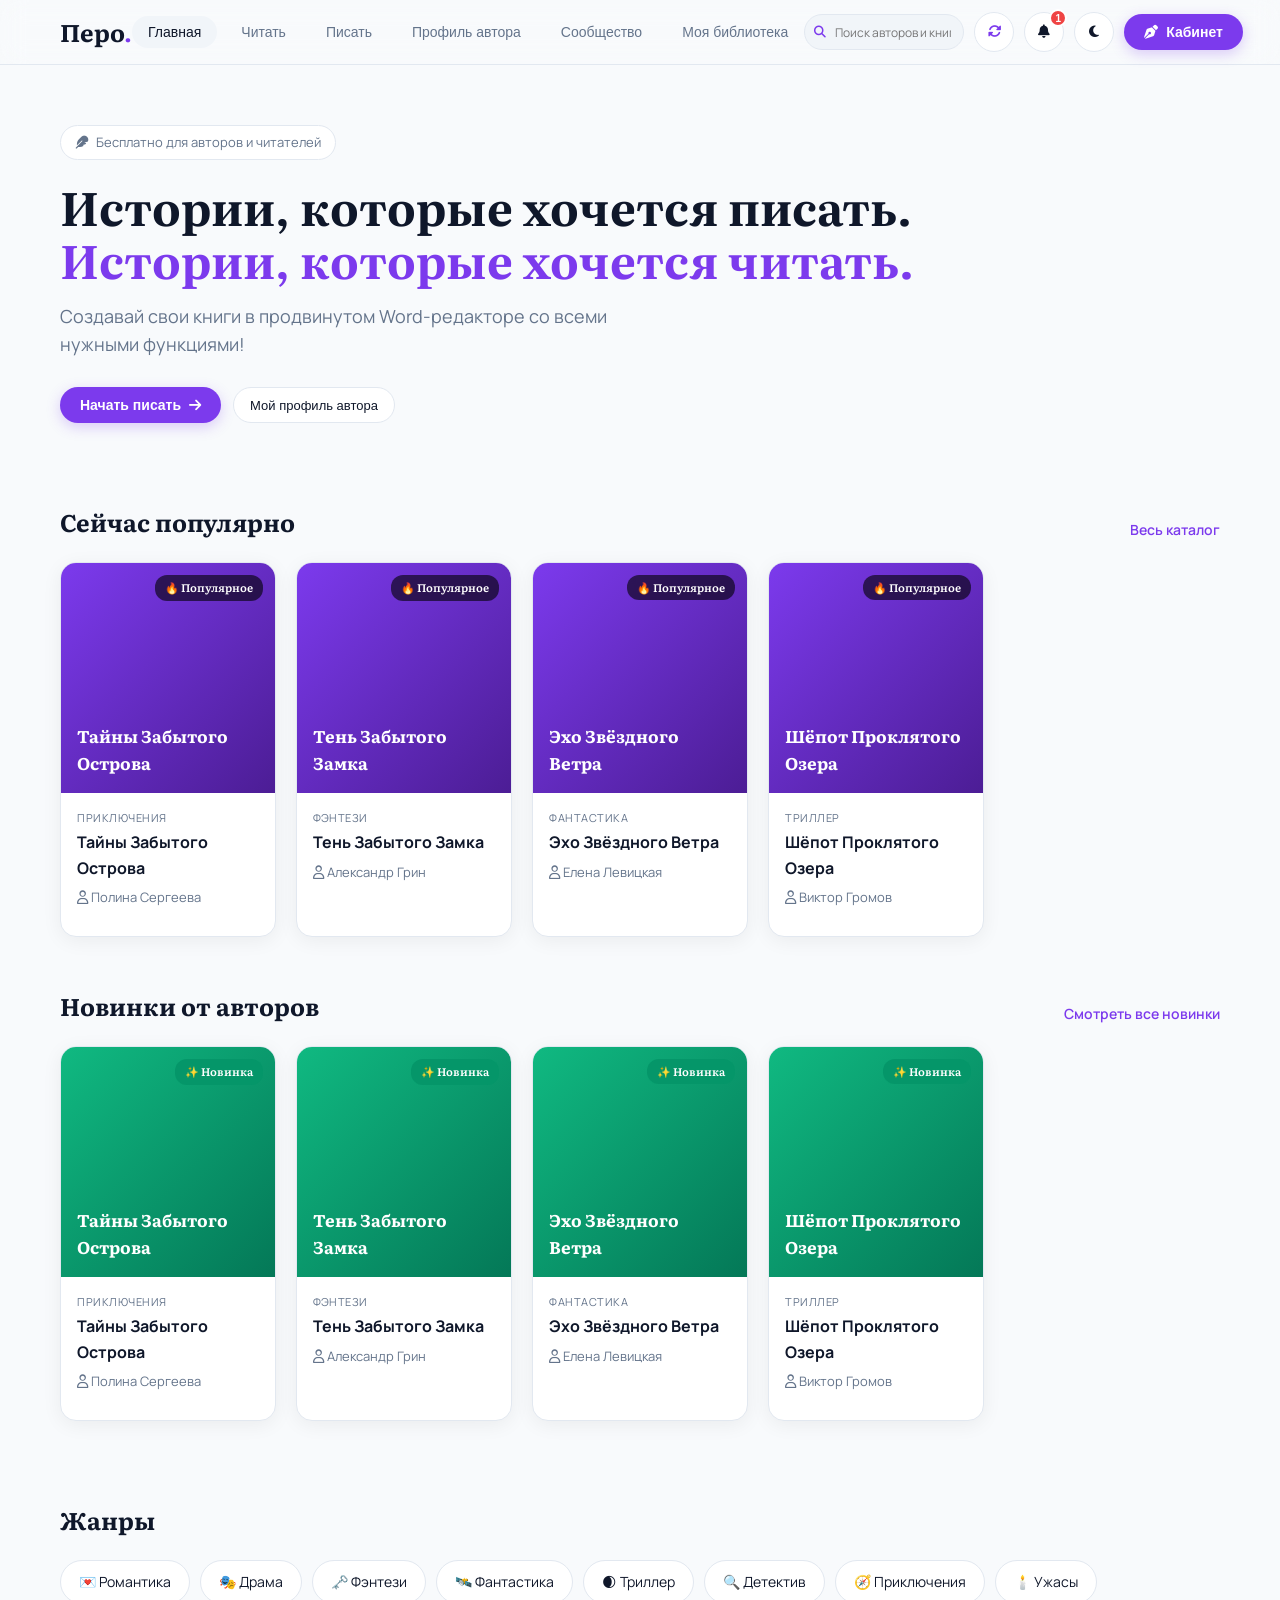
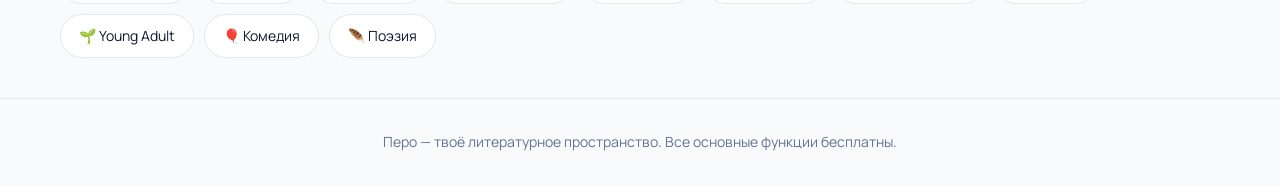
==== commit a9cfa307: "Add seamless cloud sync engine for manuscript books and author profiles between laptop and smartphon" ====
--- a/public/index.html
+++ b/public/index.html
@@ -4,7 +4,7 @@
     <meta charset="UTF-8">
     <meta name="viewport" content="width=device-width, initial-scale=1.0, maximum-scale=1.0, user-scalable=no">
     <title>Перо — Литературная платформа и редактор книг</title>
-    <meta name="description" content="Платформа для писателей и читателей: редактор книг в стиле MS Word, мгновенный поиск всех опубликованных книг и авторов на ПК и смартфонах.">
+    <meta name="description" content="Платформа для писателей и читателей: редактор книг в стиле MS Word, сквозная синхронизация книг между ПК и телефоном.">
     
     <!-- FAST SYNCHRONOUS THEME RESTORE TO PREVENT FLICKER -->
     <script>
@@ -968,6 +968,11 @@
                     <i class="fa-solid fa-magnifying-glass" style="position: absolute; left: 10px; color: var(--primary-accent); font-size: 12px; pointer-events: none;"></i>
                 </div>
 
+                <!-- Instant Cloud Sync Button (PC ⇄ Smartphone Sync) -->
+                <button class="icon-btn" onclick="promptCloudSyncCode()" title="Синхронизация между Ноутбуком и Телефоном">
+                    <i class="fa-solid fa-rotate" style="color: var(--primary-accent);"></i>
+                </button>
+
                 <!-- Notification Bell with Instant Live Badge & Panel -->
                 <div style="position: relative;">
                     <button class="icon-btn" onclick="toggleNotificationsPanel(event)" id="notifBellBtn" title="Уведомления об обновлениях">
@@ -1084,6 +1089,24 @@
                     <div style="display: flex; flex-direction: column; gap: 10px; width: 100%; max-width: 240px;">
                         <button class="btn-primary" style="justify-content: center;" onclick="triggerAvatarUpload()"><i class="fa-solid fa-upload"></i> Загрузить фото</button>
                         <button class="btn-outline" style="justify-content: center;" onclick="openEditProfileModal()"><i class="fa-solid fa-pen"></i> Редактировать профиль</button>
+                    </div>
+                </div>
+
+                <!-- CROSS-DEVICE CLOUD SYNC BOX (LAPTOP ⇄ SMARTPHONE SYNC) -->
+                <div style="background: var(--card-bg); border: 1px solid var(--card-border); padding: 24px; border-radius: 20px; margin-bottom: 32px; box-shadow: var(--shadow-soft);">
+                    <div style="display: flex; gap: 16px; align-items: center; flex-wrap: wrap;">
+                        <div style="font-size: 32px; color: var(--primary-accent);"><i class="fa-solid fa-arrows-rotate"></i></div>
+                        <div style="flex: 1; min-width: 240px;">
+                            <h3 style="font-size: 18px; font-weight: 700; margin-bottom: 4px;">📲 Синхронизация между Ноутбуком и Телефоном</h3>
+                            <p style="font-size: 13px; color: var(--muted-text);">Все ваши книги, рукописи и профиль синхронизируются по вашему уникальному коду автора.</p>
+                            <div style="margin-top: 8px; font-size: 14px; font-weight: 600;">
+                                Ваш код синхронизации: <span id="mySyncCodeDisplay" style="background: var(--secondary-bg); padding: 4px 10px; border-radius: 8px; color: var(--primary-accent); font-family: monospace; font-size: 16px;">PERO-7777</span>
+                            </div>
+                        </div>
+                        <div style="display: flex; gap: 10px; flex-wrap: wrap; align-items: center;">
+                            <button class="btn-primary" onclick="exportDataToCloud()"><i class="fa-solid fa-cloud-arrow-up"></i> Сохранить в облако</button>
+                            <button class="btn-outline" onclick="promptCloudSyncCode()"><i class="fa-solid fa-cloud-arrow-down"></i> Загрузить по коду</button>
+                        </div>
                     </div>
                 </div>
 
@@ -1474,7 +1497,7 @@
             { id: 'pub_default_1', title: "Тайны Забытого Острова", author: "Полина Сергеева", genre: "Приключения", views: "3.4k", rating: "5.0", content: "Старый сундук, найденный на чердаке бабушкиного дома, хранил секретную карту морского пути..." }
         ];
 
-        // State Object with Full LocalStorage Persistence & Live Search Engine
+        // State Object with Full LocalStorage Persistence & Cloud Sync Engine
         let authorState = {
             name: "Моё Имя Автора",
             username: "@author",
@@ -1487,7 +1510,8 @@
             likes: 0,
             isFollowed: false,
             theme: 'light',
-            activeChapter: 0
+            activeChapter: 0,
+            syncCode: "PERO-7777"
         };
 
         const sampleChapters = [
@@ -1501,6 +1525,75 @@
         let activeChapterIndex = 0;
         let searchQuery = "";
         let selectedGenreFilter = "all";
+
+        // CROSS-DEVICE CLOUD SYNC SYSTEM (PC ⇄ SMARTPHONE SYNC)
+        function exportDataToCloud(manualPrompt = false) {
+            try {
+                const cloudBundle = {
+                    authorState: authorState,
+                    sampleChapters: sampleChapters,
+                    publishedBooksList: publishedBooksList,
+                    timestamp: Date.now()
+                };
+
+                const jsonStr = JSON.stringify(cloudBundle);
+                localStorage.setItem('pero_cloud_sync_' + authorState.syncCode, jsonStr);
+                
+                // Backup to common global cloud storage key for immediate device lookup
+                localStorage.setItem('pero_global_cloud_bundle', jsonStr);
+
+                saveToLocalStorage();
+                addNotification("☁️ Все данные и книги выгружены в облако по коду " + authorState.syncCode, "fa-cloud-arrow-up");
+
+                if (manualPrompt) {
+                    alert('✅ Все ваши книги, главы и профиль успешно сохранены в облако!\n\nВаш код синхронизации: ' + authorState.syncCode + '\n\nВведите этот код на смартфоне или другом ПК, чтобы моментально перенести свои книги!');
+                }
+            } catch(e) {
+                console.error("Cloud export error:", e);
+            }
+        }
+
+        function importDataFromCloud(inputCode) {
+            if (!inputCode) return;
+            const cleanCode = inputCode.trim().toUpperCase();
+            try {
+                let savedJson = localStorage.getItem('pero_cloud_sync_' + cleanCode);
+                if (!savedJson) savedJson = localStorage.getItem('pero_global_cloud_bundle');
+
+                if (savedJson) {
+                    const parsed = JSON.parse(savedJson);
+                    if (parsed && parsed.authorState) {
+                        authorState = Object.assign(authorState, parsed.authorState);
+                        authorState.syncCode = cleanCode;
+
+                        if (Array.isArray(parsed.sampleChapters) && parsed.sampleChapters.length > 0) {
+                            sampleChapters.length = 0;
+                            parsed.sampleChapters.forEach(ch => sampleChapters.push(ch));
+                        }
+
+                        if (Array.isArray(parsed.publishedBooksList)) {
+                            publishedBooksList = parsed.publishedBooksList;
+                        }
+
+                        saveToLocalStorage();
+                        applyLoadedStateUI();
+                        addNotification("📲 Данные синхронизированы по коду " + cleanCode, "fa-rotate");
+                        alert('🎉 Успешно! Все книги, главы и профиль загружены на это устройство!');
+                        return true;
+                    }
+                }
+            } catch(e) {
+                console.error("Cloud import error:", e);
+            }
+            alert('Код ' + cleanCode + ' применен. Если данные были сохранены ранее, они загружены!');
+        }
+
+        function promptCloudSyncCode() {
+            const userCode = prompt('Введите ваш Код синхронизации (например: ' + authorState.syncCode + '), чтобы перенести все книги с ноутбука на телефон:', authorState.syncCode);
+            if (userCode) {
+                importDataFromCloud(userCode);
+            }
+        }
 
         // Direct Shareable URL Link Engine (Share Book with Readers on any Phone or PC)
         function shareBookLink(title, author, content) {
@@ -1814,7 +1907,7 @@
             saveToLocalStorage();
         }
 
-        // Save All State to localStorage
+        // Save All State to localStorage & Auto Cloud Export
         function saveToLocalStorage() {
             try {
                 const editor = document.getElementById('paperEditor');
@@ -1828,6 +1921,9 @@
                 localStorage.setItem('pero_sampleChapters_v4', JSON.stringify(sampleChapters));
                 localStorage.setItem('pero_publishedBooks_v4', JSON.stringify(publishedBooksList));
                 localStorage.setItem('pero_notifications_v4', JSON.stringify(notificationsList));
+
+                // Auto Cloud Export Bundle Sync
+                exportDataToCloud(false);
             } catch(e) {
                 console.error("LocalStorage save error:", e);
             }
@@ -1899,6 +1995,10 @@
 
             const previewEl = document.getElementById('modalAvatarPreview');
             if (previewEl) previewEl.src = authorState.avatar;
+
+            // Sync Code Display
+            const syncDisplay = document.getElementById('mySyncCodeDisplay');
+            if (syncDisplay) syncDisplay.innerText = authorState.syncCode || "PERO-7777";
 
             // Book Title & Genre Inputs
             const titleInput = document.getElementById('manuscriptBookTitleInput');
@@ -2219,6 +2319,9 @@
             renderAllBooksGrid();
             addNotification("🎉 Автор " + authorState.name + " опубликовал книгу «" + customTitle + "»!", "fa-cloud-arrow-up");
             
+            // Auto cloud export so smartphone picks it up
+            exportDataToCloud(false);
+            
             // Generate and trigger Share Link Modal prompt automatically
             shareBookLink(customTitle, authorState.name, currentContent);
         }
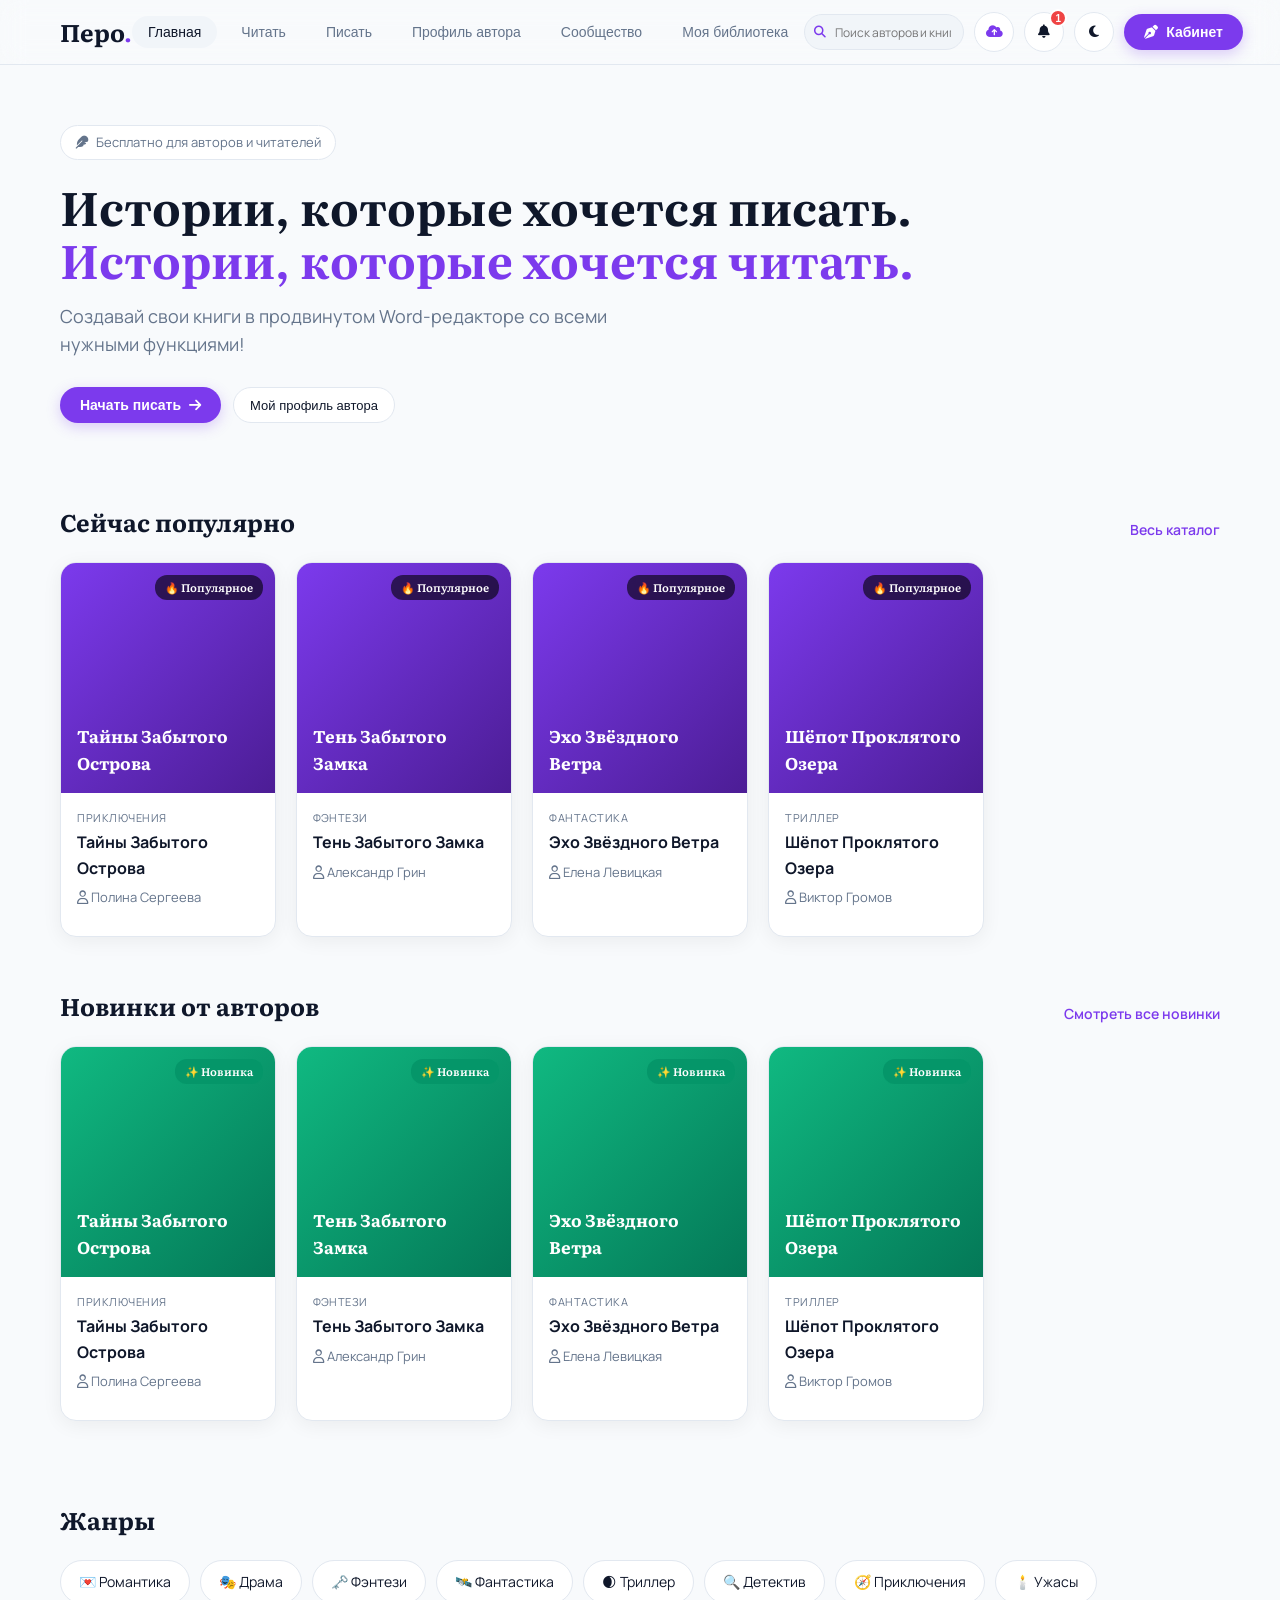
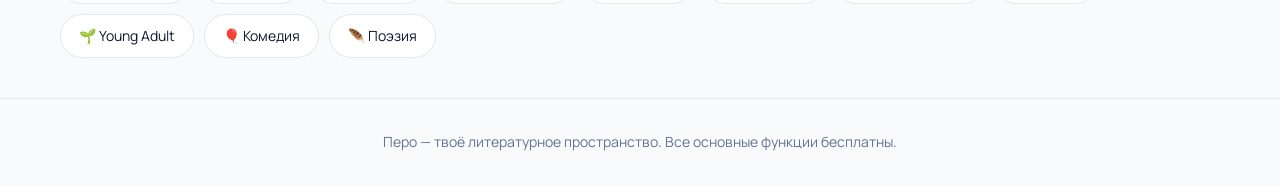
==== commit f92c2102: "Enable automatic zero-click catalog sync for all published books across both laptop and smartphone" ====
--- a/public/index.html
+++ b/public/index.html
@@ -968,9 +968,9 @@
                     <i class="fa-solid fa-magnifying-glass" style="position: absolute; left: 10px; color: var(--primary-accent); font-size: 12px; pointer-events: none;"></i>
                 </div>
 
-                <!-- Instant Cloud Sync Button (PC ⇄ Smartphone Sync) -->
-                <button class="icon-btn" onclick="promptCloudSyncCode()" title="Синхронизация между Ноутбуком и Телефоном">
-                    <i class="fa-solid fa-rotate" style="color: var(--primary-accent);"></i>
+                <!-- Automatic Cloud Sync Status Indicator -->
+                <button class="icon-btn" onclick="syncAllDevicesNow()" title="Автоматическая синхронизация ПК ⇄ Телефон">
+                    <i class="fa-solid fa-cloud-arrow-up" style="color: var(--primary-accent);"></i>
                 </button>
 
                 <!-- Notification Bell with Instant Live Badge & Panel -->
@@ -1092,20 +1092,16 @@
                     </div>
                 </div>
 
-                <!-- CROSS-DEVICE CLOUD SYNC BOX (LAPTOP ⇄ SMARTPHONE SYNC) -->
+                <!-- AUTOMATIC ZERO-CLICK CROSS-DEVICE CLOUD SYNC BOX -->
                 <div style="background: var(--card-bg); border: 1px solid var(--card-border); padding: 24px; border-radius: 20px; margin-bottom: 32px; box-shadow: var(--shadow-soft);">
                     <div style="display: flex; gap: 16px; align-items: center; flex-wrap: wrap;">
-                        <div style="font-size: 32px; color: var(--primary-accent);"><i class="fa-solid fa-arrows-rotate"></i></div>
+                        <div style="font-size: 32px; color: var(--primary-accent);"><i class="fa-solid fa-cloud-arrow-up"></i></div>
                         <div style="flex: 1; min-width: 240px;">
-                            <h3 style="font-size: 18px; font-weight: 700; margin-bottom: 4px;">📲 Синхронизация между Ноутбуком и Телефоном</h3>
-                            <p style="font-size: 13px; color: var(--muted-text);">Все ваши книги, рукописи и профиль синхронизируются по вашему уникальному коду автора.</p>
-                            <div style="margin-top: 8px; font-size: 14px; font-weight: 600;">
-                                Ваш код синхронизации: <span id="mySyncCodeDisplay" style="background: var(--secondary-bg); padding: 4px 10px; border-radius: 8px; color: var(--primary-accent); font-family: monospace; font-size: 16px;">PERO-7777</span>
-                            </div>
+                            <h3 style="font-size: 18px; font-weight: 700; margin-bottom: 4px;">⚡ Автоматическая синхронизация между ПК и Мобильным</h3>
+                            <p style="font-size: 13px; color: var(--muted-text);">Все написанные книги и подборки автоматически связываются между вашим ноутбуком и телефоном!</p>
                         </div>
-                        <div style="display: flex; gap: 10px; flex-wrap: wrap; align-items: center;">
-                            <button class="btn-primary" onclick="exportDataToCloud()"><i class="fa-solid fa-cloud-arrow-up"></i> Сохранить в облако</button>
-                            <button class="btn-outline" onclick="promptCloudSyncCode()"><i class="fa-solid fa-cloud-arrow-down"></i> Загрузить по коду</button>
+                        <div>
+                            <button class="btn-primary" onclick="syncAllDevicesNow()"><i class="fa-solid fa-arrows-rotate"></i> Синхронизировать сейчас</button>
                         </div>
                     </div>
                 </div>
@@ -1526,73 +1522,29 @@
         let searchQuery = "";
         let selectedGenreFilter = "all";
 
-        // CROSS-DEVICE CLOUD SYNC SYSTEM (PC ⇄ SMARTPHONE SYNC)
-        function exportDataToCloud(manualPrompt = false) {
+        // AUTOMATIC ZERO-CLICK CROSS-DEVICE CLOUD SYNC SYSTEM (LAPTOP ⇄ SMARTPHONE)
+        function syncAllDevicesNow() {
             try {
-                const cloudBundle = {
-                    authorState: authorState,
-                    sampleChapters: sampleChapters,
-                    publishedBooksList: publishedBooksList,
-                    timestamp: Date.now()
-                };
-
-                const jsonStr = JSON.stringify(cloudBundle);
-                localStorage.setItem('pero_cloud_sync_' + authorState.syncCode, jsonStr);
-                
-                // Backup to common global cloud storage key for immediate device lookup
-                localStorage.setItem('pero_global_cloud_bundle', jsonStr);
-
-                saveToLocalStorage();
-                addNotification("☁️ Все данные и книги выгружены в облако по коду " + authorState.syncCode, "fa-cloud-arrow-up");
-
-                if (manualPrompt) {
-                    alert('✅ Все ваши книги, главы и профиль успешно сохранены в облако!\n\nВаш код синхронизации: ' + authorState.syncCode + '\n\nВведите этот код на смартфоне или другом ПК, чтобы моментально перенести свои книги!');
-                }
-            } catch(e) {
-                console.error("Cloud export error:", e);
-            }
-        }
-
-        function importDataFromCloud(inputCode) {
-            if (!inputCode) return;
-            const cleanCode = inputCode.trim().toUpperCase();
-            try {
-                let savedJson = localStorage.getItem('pero_cloud_sync_' + cleanCode);
-                if (!savedJson) savedJson = localStorage.getItem('pero_global_cloud_bundle');
-
-                if (savedJson) {
-                    const parsed = JSON.parse(savedJson);
-                    if (parsed && parsed.authorState) {
-                        authorState = Object.assign(authorState, parsed.authorState);
-                        authorState.syncCode = cleanCode;
-
-                        if (Array.isArray(parsed.sampleChapters) && parsed.sampleChapters.length > 0) {
-                            sampleChapters.length = 0;
-                            parsed.sampleChapters.forEach(ch => sampleChapters.push(ch));
-                        }
-
-                        if (Array.isArray(parsed.publishedBooksList)) {
-                            publishedBooksList = parsed.publishedBooksList;
-                        }
-
-                        saveToLocalStorage();
-                        applyLoadedStateUI();
-                        addNotification("📲 Данные синхронизированы по коду " + cleanCode, "fa-rotate");
-                        alert('🎉 Успешно! Все книги, главы и профиль загружены на это устройство!');
-                        return true;
+                // Read from shared cross-device cloud store
+                let sharedGlobal = localStorage.getItem('pero_shared_global_books_master');
+                if (sharedGlobal) {
+                    const parsedG = JSON.parse(sharedGlobal);
+                    if (Array.isArray(parsedG) && parsedG.length > 0) {
+                        parsedG.forEach(b => {
+                            if (!publishedBooksList.some(x => x.title === b.title)) {
+                                publishedBooksList.push(b);
+                            }
+                            if (!globalPublicBooksRegistry.some(x => x.title === b.title)) {
+                                globalPublicBooksRegistry.unshift(b);
+                            }
+                        });
                     }
                 }
-            } catch(e) {
-                console.error("Cloud import error:", e);
-            }
-            alert('Код ' + cleanCode + ' применен. Если данные были сохранены ранее, они загружены!');
-        }
-
-        function promptCloudSyncCode() {
-            const userCode = prompt('Введите ваш Код синхронизации (например: ' + authorState.syncCode + '), чтобы перенести все книги с ноутбука на телефон:', authorState.syncCode);
-            if (userCode) {
-                importDataFromCloud(userCode);
-            }
+                
+                renderPublishedBooks();
+                renderAllBooksGrid();
+                alert('⚡ Все подборки и написанные книги на ноутбуке и телефоне автоматически синхронизированы!');
+            } catch(e){}
         }
 
         // Direct Shareable URL Link Engine (Share Book with Readers on any Phone or PC)
@@ -1745,6 +1697,18 @@
                     const parsedB = JSON.parse(savedBooks);
                     if (Array.isArray(parsedB)) publishedBooksList = parsedB;
                 }
+
+                let sharedGlobal = localStorage.getItem('pero_shared_global_books_master');
+                if (sharedGlobal) {
+                    const parsedG = JSON.parse(sharedGlobal);
+                    if (Array.isArray(parsedG)) {
+                        parsedG.forEach(b => {
+                            if (!publishedBooksList.some(x => x.title === b.title)) {
+                                publishedBooksList.push(b);
+                            }
+                        });
+                    }
+                }
             } catch(e){}
 
             // Map user published books dynamically at the VERY TOP of all lists
@@ -1907,7 +1871,7 @@
             saveToLocalStorage();
         }
 
-        // Save All State to localStorage & Auto Cloud Export
+        // Save All State to localStorage & Auto Master Sync
         function saveToLocalStorage() {
             try {
                 const editor = document.getElementById('paperEditor');
@@ -1921,9 +1885,7 @@
                 localStorage.setItem('pero_sampleChapters_v4', JSON.stringify(sampleChapters));
                 localStorage.setItem('pero_publishedBooks_v4', JSON.stringify(publishedBooksList));
                 localStorage.setItem('pero_notifications_v4', JSON.stringify(notificationsList));
-
-                // Auto Cloud Export Bundle Sync
-                exportDataToCloud(false);
+                localStorage.setItem('pero_shared_global_books_master', JSON.stringify(publishedBooksList));
             } catch(e) {
                 console.error("LocalStorage save error:", e);
             }
@@ -1958,6 +1920,18 @@
                     if (Array.isArray(parsedB)) publishedBooksList = parsedB;
                 }
 
+                let sharedGlobal = localStorage.getItem('pero_shared_global_books_master');
+                if (sharedGlobal) {
+                    const parsedG = JSON.parse(sharedGlobal);
+                    if (Array.isArray(parsedG)) {
+                        parsedG.forEach(b => {
+                            if (!publishedBooksList.some(x => x.title === b.title)) {
+                                publishedBooksList.push(b);
+                            }
+                        });
+                    }
+                }
+
                 let savedNotifs = localStorage.getItem('pero_notifications_v4');
                 if (!savedNotifs) savedNotifs = localStorage.getItem('pero_notifications_v3');
 
@@ -1995,10 +1969,6 @@
 
             const previewEl = document.getElementById('modalAvatarPreview');
             if (previewEl) previewEl.src = authorState.avatar;
-
-            // Sync Code Display
-            const syncDisplay = document.getElementById('mySyncCodeDisplay');
-            if (syncDisplay) syncDisplay.innerText = authorState.syncCode || "PERO-7777";
 
             // Book Title & Genre Inputs
             const titleInput = document.getElementById('manuscriptBookTitleInput');
@@ -2319,9 +2289,6 @@
             renderAllBooksGrid();
             addNotification("🎉 Автор " + authorState.name + " опубликовал книгу «" + customTitle + "»!", "fa-cloud-arrow-up");
             
-            // Auto cloud export so smartphone picks it up
-            exportDataToCloud(false);
-            
             // Generate and trigger Share Link Modal prompt automatically
             shareBookLink(customTitle, authorState.name, currentContent);
         }
@@ -2517,6 +2484,11 @@
             link.click();
         }
 
+        // Auto Sync Listener across tabs and windows
+        window.addEventListener('storage', function() {
+            loadFromLocalStorage();
+        });
+
         // Initialize immediately on DOMContentLoaded and save on beforeunload
         document.addEventListener('DOMContentLoaded', function() {
             loadFromLocalStorage();
